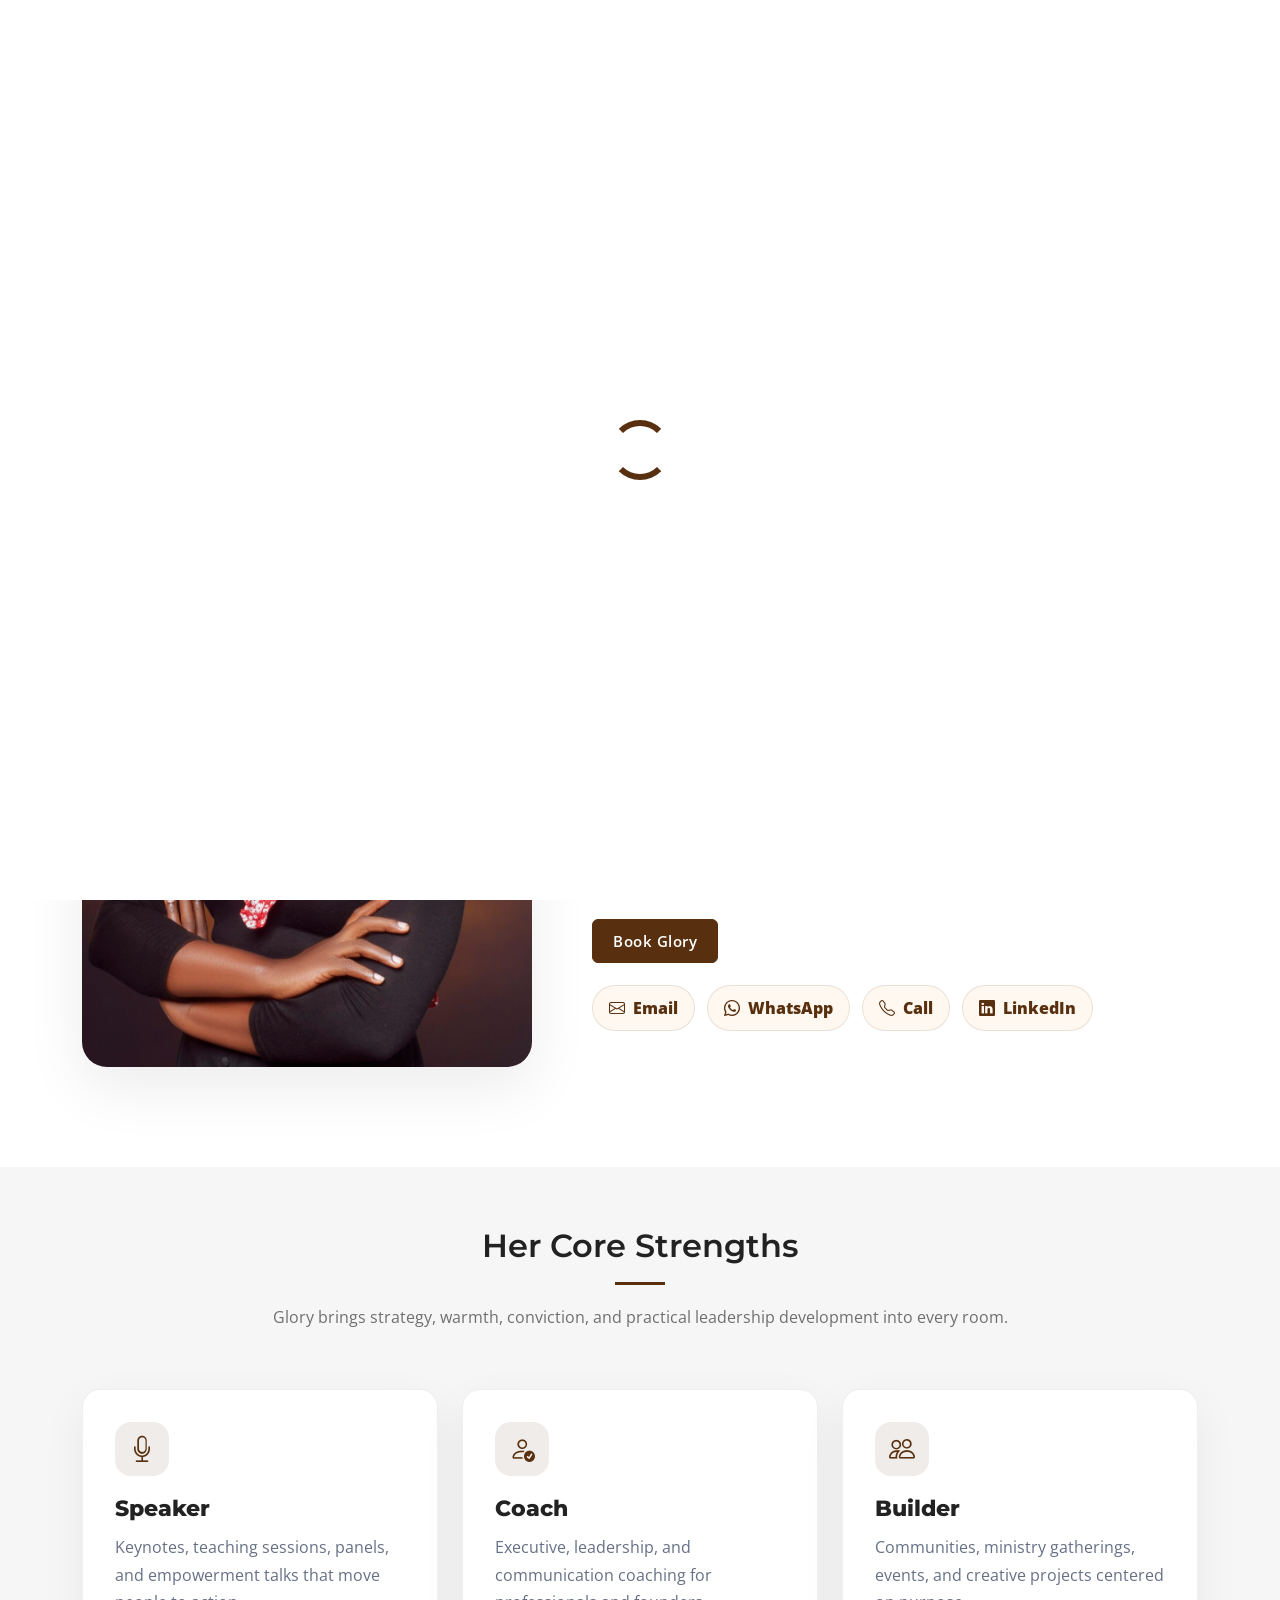
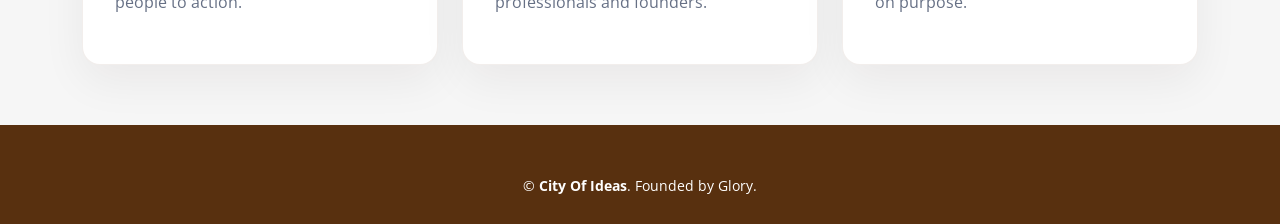
==== about.html @ ec854cbf "homepage" ====
<!DOCTYPE html>
<html lang="en">
<head>
  <meta charset="utf-8"><meta content="width=device-width, initial-scale=1.0" name="viewport">
  <title>About Glory | City of Ideas</title>
  <meta content="Meet Glory Agunbiade, founder of City of Ideas, public speaker, executive coach, event host, songwriter, and community builder." name="description">
  <link href="assets/img/favicon.png" rel="icon"><link href="assets/img/apple-touch-icon.png" rel="apple-touch-icon">
  <link rel="preconnect" href="https://fonts.googleapis.com"><link rel="preconnect" href="https://fonts.gstatic.com" crossorigin>
  <link href="https://fonts.googleapis.com/css2?family=Open+Sans:wght@400;600;700&family=Montserrat:wght@500;600;700;800&family=Raleway:wght@500;700&display=swap" rel="stylesheet">
  <link href="assets/vendor/bootstrap/css/bootstrap.min.css" rel="stylesheet"><link href="assets/vendor/bootstrap-icons/bootstrap-icons.css" rel="stylesheet"><link href="assets/vendor/aos/aos.css" rel="stylesheet"><link href="assets/vendor/glightbox/css/glightbox.min.css" rel="stylesheet"><link href="assets/vendor/swiper/swiper-bundle.min.css" rel="stylesheet"><link href="assets/css/main.css" rel="stylesheet">
</head>
<body>
  <header id="header" class="header d-flex align-items-center"><div class="container-fluid container-xl d-flex align-items-center justify-content-between"><a href="index.html" class="logo d-flex align-items-center"><h1>City Of Ideas<span>.</span></h1></a><nav id="navbar" class="navbar"><ul><li><a href="index.html">Home</a></li><li><a class="active" href="about.html">About Glory</a></li><li><a href="services.html">Services</a></li><li><a href="events.html">Events</a></li><li><a href="community.html">Community</a></li><li><a href="ministry.html">Ministry</a></li><li><a href="contact.html">Contact</a></li><li><a class="nav-cta" href="book.html">Book Glory</a></li></ul></nav><i class="mobile-nav-toggle mobile-nav-show bi bi-list"></i><i class="mobile-nav-toggle mobile-nav-hide d-none bi bi-x"></i></div></header>
  <main id="main">
    <section class="page-title"><div class="container" data-aos="fade-up"><span class="founder-tag">Founder and lead voice</span><h1>About Glory Agunbiade</h1><p>Public speaker, executive coach, leadership trainer, event host, songwriter, and community builder.</p></div></section>
    <section class="founder-section"><div class="container"><div class="founder-wrapper"><div class="founder-image" data-aos="fade-right"><img src="assets/img/about.jpeg" alt="Glory Agunbiade"></div><div class="founder-content" data-aos="fade-left"><h2>She helps people find their voice and lead with influence.</h2><p>Glory founded City of Ideas to help leaders, visionaries, entrepreneurs, women, and changemakers communicate clearly, lead courageously, and turn their ideas into visible impact.</p><p>Her work blends practical communication frameworks, executive coaching, stage training, creative expression, community building, and faith-rooted empowerment.</p><p>Through City of Ideas and The Awesome Power In Women Ministries Int'l, she creates rooms where people are equipped to speak, heal, grow, and lead.</p><a href="book.html" class="btn btn-contact">Book Glory</a><div class="contact-links"><a class="contact-pill" href="mailto:gloryoluwatosin206@gmail.com"><i class="bi bi-envelope"></i>Email</a><a class="contact-pill" href="https://wa.me/2348083410417?text=Hello%20Glory%2C%20I%20would%20like%20to%20connect%20with%20you"><i class="bi bi-whatsapp"></i>WhatsApp</a><a class="contact-pill" href="tel:+2348083410416"><i class="bi bi-telephone"></i>Call</a><a class="contact-pill" href="https://www.linkedin.com/in/glory-agunbiade-a98b3b196?utm_source=share_via&utm_content=profile&utm_medium=member_android" target="_blank" rel="noopener"><i class="bi bi-linkedin"></i>LinkedIn</a></div></div></div></div></section>
    <section class="sections-bg"><div class="container" data-aos="fade-up"><div class="section-header"><h2>Her Core Strengths</h2><p>Glory brings strategy, warmth, conviction, and practical leadership development into every room.</p></div><div class="row gy-4"><div class="col-md-4"><div class="feature-card h-100"><i class="bi bi-mic"></i><h3>Speaker</h3><p>Keynotes, teaching sessions, panels, and empowerment talks that move people to action.</p></div></div><div class="col-md-4"><div class="feature-card h-100"><i class="bi bi-person-check"></i><h3>Coach</h3><p>Executive, leadership, and communication coaching for professionals and founders.</p></div></div><div class="col-md-4"><div class="feature-card h-100"><i class="bi bi-people"></i><h3>Builder</h3><p>Communities, ministry gatherings, events, and creative projects centered on purpose.</p></div></div></div></div></section>
  </main>
  <footer id="footer" class="footer"><div class="container"><div class="copyright">&copy; <strong><span>City Of Ideas</span></strong>. Founded by Glory.</div></div></footer>
  <a href="https://wa.me/2348083410417?text=Hello%20Glory%2C%20I%20need%20quick%20assistance" class="whatsapp-float" target="_blank" rel="noopener" aria-label="Chat with Glory on WhatsApp"><i class="bi bi-whatsapp"></i></a><a href="#" class="scroll-top d-flex align-items-center justify-content-center"><i class="bi bi-arrow-up-short"></i></a><div id="preloader"></div>
  <script src="assets/vendor/bootstrap/js/bootstrap.bundle.min.js"></script><script src="assets/vendor/aos/aos.js"></script><script src="assets/vendor/glightbox/js/glightbox.min.js"></script><script src="assets/vendor/purecounter/purecounter_vanilla.js"></script><script src="assets/vendor/swiper/swiper-bundle.min.js"></script><script src="assets/vendor/isotope-layout/isotope.pkgd.min.js"></script><script src="assets/vendor/php-email-form/validate.js"></script><script src="assets/js/main.js"></script>
</body>
</html>
---- assets/css/main.css ----
:root {
  --font-default: "Open Sans", system-ui, -apple-system, "Segoe UI", Roboto, "Helvetica Neue", Arial, "Noto Sans", "Liberation Sans", sans-serif, "Apple Color Emoji", "Segoe UI Emoji", "Segoe UI Symbol", "Noto Color Emoji";
  --font-primary: "Montserrat", sans-serif;
  --font-secondary: "Poppins", sans-serif;
}

/* Colors */
:root {
  --color-default: #222222;
  --color-primary: #58300f;
  --color-secondary: #a86b2d;
}
/* Smooth scroll behavior */
:root {
  scroll-behavior: smooth;
}

/*--------------------------------------------------------------
# General
--------------------------------------------------------------*/
body {
  font-family: var(--font-default);
  color: var(--color-default);
}

a {
  color: var(--color-primary);
  text-decoration: none;
}

a:hover {
  color: #a86b2d;
  text-decoration: none;
}

h1,
h2,
h3,
h4,
h5,
h6 {
  font-family: var(--font-primary);
}

/*--------------------------------------------------------------
# Sections & Section Header
--------------------------------------------------------------*/
section {
  padding: 60px 0;
  overflow: hidden;
}

.sections-bg {
  background-color: #f6f6f6;
}

.section-header {
  text-align: center;
  padding-bottom: 60px;
}

.section-header h2 {
  font-size: 32px;
  font-weight: 600;
  margin-bottom: 20px;
  padding-bottom: 20px;
  position: relative;
}

.section-header h2:after {
  content: "";
  position: absolute;
  display: block;
  width: 50px;
  height: 3px;
  background: var(--color-primary);
  left: 0;
  right: 0;
  bottom: 0;
  margin: auto;
}

.section-header p {
  margin-bottom: 0;
  color: #6f6f6f;
}

/*--------------------------------------------------------------
# Breadcrumbs
--------------------------------------------------------------*/
.breadcrumbs .page-header {
  padding: 60px 0 60px 0;
  min-height: 20vh;
  position: relative;
  background-color: var(--color-primary);
}

.breadcrumbs .page-header h2 {
  font-size: 56px;
  font-weight: 500;
  color: #fff;
  font-family: var(--font-secondary);
}

.breadcrumbs .page-header p {
  color: rgba(255, 255, 255, 0.8);
}

.breadcrumbs nav {
  background-color: #f6f6f6;
  padding: 20px 0;
}

.breadcrumbs nav ol {
  display: flex;
  flex-wrap: wrap;
  list-style: none;
  margin: 0;
  padding: 0;
  font-size: 16px;
  font-weight: 600;
  color: var(--color-default);
}

.breadcrumbs nav ol a {
  color: var(--color-primary);
  transition: 0.3s;
}

.breadcrumbs nav ol a:hover {
  text-decoration: underline;
}

.breadcrumbs nav ol li+li {
  padding-left: 10px;
}

.breadcrumbs nav ol li+li::before {
  display: inline-block;
  padding-right: 10px;
  color: var(--color-secondary);
  content: "/";
}

/*--------------------------------------------------------------
# Scroll top button
--------------------------------------------------------------*/
.scroll-top {
  position: fixed;
  visibility: hidden;
  opacity: 0;
  right: 15px;
  bottom: -15px;
  z-index: 99999;
  background: var(--color-secondary);
  width: 44px;
  height: 44px;
  border-radius: 50px;
  transition: all 0.4s;
}

.scroll-top i {
  font-size: 24px;
  color: #fff;
  line-height: 0;
}

.scroll-top:hover {
  background: rgba(248, 90, 64, 0.8);
  color: #fff;
}

.scroll-top.active {
  visibility: visible;
  opacity: 1;
  bottom: 15px;
}

/*--------------------------------------------------------------
# Preloader
--------------------------------------------------------------*/
#preloader {
  position: fixed;
  inset: 0;
  z-index: 999999;
  overflow: hidden;
  background: #fff;
  transition: all 0.6s ease-out;
}

#preloader:before {
  content: "";
  position: fixed;
  top: calc(50% - 30px);
  left: calc(50% - 30px);
  border: 6px solid #fff;
  border-color: var(--color-primary) transparent var(--color-primary) transparent;
  border-radius: 50%;
  width: 60px;
  height: 60px;
  animation: animate-preloader 1.5s linear infinite;
}

@keyframes animate-preloader {
  0% {
    transform: rotate(0deg);
  }

  100% {
    transform: rotate(360deg);
  }
}

/*--------------------------------------------------------------
# Disable aos animation delay on mobile devices
--------------------------------------------------------------*/
@media screen and (max-width: 768px) {
  [data-aos-delay] {
    transition-delay: 0 !important;
  }
}

/*--------------------------------------------------------------
# Header
--------------------------------------------------------------*/
.topbar {
  background: #291212;
  height: 40px;
  font-size: 14px;
  transition: all 0.5s;
  color: #fff;
  padding: 0;
}

.topbar .contact-info i {
  font-style: normal;
  color: #fff;
  line-height: 0;
}

.topbar .contact-info i a,
.topbar .contact-info i span {
  padding-left: 5px;
  color: #fff;
}

@media (max-width: 575px) {

  .topbar .contact-info i a,
  .topbar .contact-info i span {
    font-size: 13px;
  }
}

.topbar .contact-info i a {
  line-height: 0;
  transition: 0.3s;
}

.topbar .contact-info i a:hover {
  color: #fff;
  text-decoration: underline;
}

.topbar .social-links a {
  color: rgba(255, 255, 255, 0.7);
  line-height: 0;
  transition: 0.3s;
  margin-left: 20px;
}

.topbar .social-links a:hover {
  color: #fff;
}

.header {
  transition: all 0.5s;
  z-index: 997;
  height: 90px;
  background-color: var(--color-primary);
}

.header.sticked {
  position: fixed;
  top: 0;
  right: 0;
  left: 0;
  height: 70px;
  box-shadow: 0px 2px 20px rgba(0, 0, 0, 0.1);
}

.header .logo img {
  max-height: 40px;
  margin-right: 6px;
}

.header .logo h1 {
  font-size: 20px;
  margin: 0;
  font-weight: 600;
  letter-spacing: 0.8px;
  color: #fff;
  font-family: var(--font-primary);
}

.header .logo h1 span {
  color: #f96f59;
}

.sticked-header-offset {
  margin-top: 70px;
}

section {
  scroll-margin-top: 70px;
}

/*--------------------------------------------------------------
# Desktop Navigation
--------------------------------------------------------------*/
@media (min-width: 1280px) {
  .navbar {
    padding: 0;
  }

  .navbar ul {
    margin: 0;
    padding: 0;
    display: flex;
    list-style: none;
    align-items: center;
  }

  .navbar li {
    position: relative;
  }

  .navbar>ul>li {
    white-space: nowrap;
    padding: 10px 0 10px 28px;
  }

  .navbar a,
  .navbar a:focus {
    display: flex;
    align-items: center;
    justify-content: space-between;
    padding: 0 3px;
    font-family: var(--font-secondary);
    font-size: 16px;
    font-weight: 600;
    color: rgba(255, 255, 255, 0.6);
    white-space: nowrap;
    transition: 0.3s;
    position: relative;
  }

  .navbar a i,
  .navbar a:focus i {
    font-size: 12px;
    line-height: 0;
    margin-left: 5px;
  }

  .navbar>ul>li>a:before {
    content: "";
    position: absolute;
    width: 100%;
    height: 2px;
    bottom: -6px;
    left: 0;
    background-color: var(--color-secondary);
    visibility: hidden;
    width: 0px;
    transition: all 0.3s ease-in-out 0s;
  }

  .navbar a:hover:before,
  .navbar li:hover>a:before,
  .navbar .active:before {
    visibility: visible;
    width: 100%;
  }

  .navbar a:hover,
  .navbar .active,
  .navbar .active:focus,
  .navbar li:hover>a {
    color: #fff;
  }

  .navbar .dropdown ul {
    display: block;
    position: absolute;
    left: 28px;
    top: calc(100% + 30px);
    margin: 0;
    padding: 10px 0;
    z-index: 99;
    opacity: 0;
    visibility: hidden;
    background: #fff;
    box-shadow: 0px 0px 30px rgba(127, 137, 161, 0.25);
    transition: 0.3s;
    border-radius: 4px;
  }

  .navbar .dropdown ul li {
    min-width: 200px;
  }

  .navbar .dropdown ul a {
    padding: 10px 20px;
    font-size: 15px;
    text-transform: none;
    font-weight: 600;
    color: #291212;
  }

  .navbar .dropdown ul a i {
    font-size: 12px;
  }

  .navbar .dropdown ul a:hover,
  .navbar .dropdown ul .active:hover,
  .navbar .dropdown ul li:hover>a {
    color: var(--color-secondary);
  }

  .navbar .dropdown:hover>ul {
    opacity: 1;
    top: 100%;
    visibility: visible;
  }

  .navbar .dropdown .dropdown ul {
    top: 0;
    left: calc(100% - 30px);
    visibility: hidden;
  }

  .navbar .dropdown .dropdown:hover>ul {
    opacity: 1;
    top: 0;
    left: 100%;
    visibility: visible;
  }
}

@media (min-width: 1280px) and (max-width: 1366px) {
  .navbar .dropdown .dropdown ul {
    left: -90%;
  }

  .navbar .dropdown .dropdown:hover>ul {
    left: -100%;
  }
}

@media (min-width: 1280px) {

  .mobile-nav-show,
  .mobile-nav-hide {
    display: none;
  }
}

/*--------------------------------------------------------------
# Mobile Navigation
--------------------------------------------------------------*/
@media (max-width: 1279px) {
  .navbar {
    position: fixed;
    top: 0;
    right: -100%;
    width: 100%;
    max-width: 400px;
    bottom: 0;
    transition: 0.3s;
    z-index: 9997;
  }

  .navbar ul {
    position: absolute;
    inset: 0;
    padding: 50px 0 10px 0;
    margin: 0;
    background: #58300f;
    overflow-y: auto;
    transition: 0.3s;
    z-index: 9998;
  }

  .navbar a,
  .navbar a:focus {
    display: flex;
    align-items: center;
    justify-content: space-between;
    padding: 10px 20px;
    font-family: var(--font-primary);
    font-size: 15px;
    font-weight: 600;
    color: rgba(255, 255, 255, 0.7);
    white-space: nowrap;
    transition: 0.3s;
  }

  .navbar a i,
  .navbar a:focus i {
    font-size: 12px;
    line-height: 0;
    margin-left: 5px;
  }

  .navbar a:hover,
  .navbar .active,
  .navbar .active:focus,
  .navbar li:hover>a {
    color: #fff;
  }

  .navbar .getstarted,
  .navbar .getstarted:focus {
    background: var(--color-primary);
    padding: 8px 20px;
    border-radius: 4px;
    margin: 15px;
    color: #fff;
  }

  .navbar .getstarted:hover,
  .navbar .getstarted:focus:hover {
    color: #fff;
    background: #291212;
  }

  .navbar .dropdown ul,
  .navbar .dropdown .dropdown ul {
    position: static;
    display: none;
    padding: 10px 0;
    margin: 10px 20px;
    transition: all 0.5s ease-in-out;
    background-color: #291212;
    border: 1px solid #291212;
  }

  .navbar .dropdown>.dropdown-active,
  .navbar .dropdown .dropdown>.dropdown-active {
    display: block;
  }

  .mobile-nav-show {
    color: rgba(255, 255, 255, 0.6);
    font-size: 28px;
    cursor: pointer;
    line-height: 0;
    transition: 0.5s;
    z-index: 9999;
    margin-right: 10px;
  }

  .mobile-nav-hide {
    color: #fff;
    font-size: 32px;
    cursor: pointer;
    line-height: 0;
    transition: 0.5s;
    position: fixed;
    right: 20px;
    top: 20px;
    z-index: 9999;
  }

  .mobile-nav-active {
    overflow: hidden;
  }

  .mobile-nav-active .navbar {
    right: 0;
  }

  .mobile-nav-active .navbar:before {
    content: "";
    position: fixed;
    inset: 0;
    background: #58300fa9;
    z-index: 9996;
  }
}

/*--------------------------------------------------------------
# Hero Section
--------------------------------------------------------------*/
.hero {
  width: 100%;
  position: relative;
  background: #fff;
  padding: 60px 0 0 0;
}

@media (min-width: 1365px) {
  .hero {
    background-attachment: fixed;
  }
}
.tagline {
  font-size: clamp(13px, 2.5vw, 15px);
  color:#291212;
  line-height: 1.6;
  display: inline-flex;
  align-items: center;
  gap: 8px;
  justify-content: left;
  margin-bottom: 7px;
}
.tagline::before {
  content: "";
  width: 8px;
  height: 8px;
  background: #291212;
  border-radius: 50%;
  opacity: 0.7;

  animation: pulse 2s infinite;
}
@keyframes pulse {
  0% {
    transform: scale(1);
    opacity: 0.7;
  }
  50% {
    transform: scale(1.6);
    opacity: 0.2;
  }
  100% {
    transform: scale(1);
    opacity: 0.7;
  }
}
@media (max-width: 480px) {
  .tagline {
    font-size: 13px;
    gap: 6px;
    justify-content: center;
  }

  .tagline::before {
    width: 6px;
    height: 6px;
    animation: pulse 2.5s ease-in-out infinite;
  }
  .hero {
  text-align: center;
}
}

.hero h2 {
  font-size: 48px;
  font-weight: 700;
  margin-bottom: 20px;
  color: #291212;
}

.hero p {
  color: rgba(41, 18, 18, 0.6);
  font-weight: 400;
  font-size: 15px;
  margin-bottom: 30px;
}
/* =========================
   HERO BUTTON SYSTEM
========================= */

.hero .btn {
  font-family: var(--font-primary);
  font-weight: 600;
  font-size: 15px;
  letter-spacing: 0.8px;
  display: inline-flex;
  align-items: center;
  justify-content: center;

  padding: 10px 32px;
  border-radius: 50px;
  text-decoration: none;
  border: none;
}

/* =========================
   PRIMARY BUTTON
========================= */

.hero .btn-primary {
  background: var(--color-primary);
  color: #fff;
  border-radius: 10px;
}

.hero .btn-primary:hover {
  background: transparent;
  color: var(--color-primary);
  border: 2px solid var(--color-primary);
}

/* =========================
   SECONDARY BUTTON
========================= */

.hero .btn-secondary {
  background: transparent;
  color: var(--color-default);
  border: 2px solid rgba(88, 48, 15, 0.25);
  margin-left: 20px;
}

.hero .btn-secondary:hover {
  border-color: var(--color-primary);
  color: var(--color-primary);
}

/* =========================
   ICON INSIDE BUTTON
========================= */

.hero .btn i {
  font-size: 20px;
  margin-right: 8px;
}

.hero .btn-secondary:hover i {
  color: var(--color-primary);
}

/* =========================
   RESPONSIVE
========================= */

@media (max-width: 640px) {
  .hero .btn {
    font-size: 12px;
    padding: 4px 20px;
  }

  .hero .btn-secondary {
    margin-left: 10px;
  }
  
.hero h2 {
  font-size: 32px;
}

.section-title h2{
    font-size:2rem;
    margin:15px 0;
    font-weight:800;
}

}
/* about */
.about-section{
    padding:100px 0;
    background:#f8fafc;
    margin-top: 50px;
}

.section-title{
    text-align:center;
    max-width:800px;
    margin:auto;
}

.section-title span{
    color:#58300f;
    font-weight:700;
    letter-spacing:2px;
    font-size:14px;
}

.section-title h2{
    font-size:2rem;
    margin:15px 0;
    font-weight:800;
}

.section-title p{
    color:#64748b;
    line-height:1.8;
}

.about-grid{
    display:grid;
    grid-template-columns:repeat(auto-fit,minmax(280px,1fr));
    gap:25px;
    margin-top:60px;
}

.about-card{
    background:#fff;
    padding:40px 30px;
    border-radius:20px;
    text-align:center;
    transition:.3s;
    box-shadow:0 10px 30px rgba(0,0,0,.05);
}

.about-card:hover{
    transform:translateY(-10px);
}

.about-card i{
    font-size:3rem;
    color:#58300f;
}

.about-card h3{
    margin:20px 0 10px;
    font-weight:700;
}

.about-card p{
    color:#64748b;
}

.mission-vision {
  display: grid;
  grid-template-columns: repeat(2, 1fr);
  gap: 25px;
  margin-top: 60px;
}

/* Shared box style */
.info-box {
  padding: 45px;
  border-radius: 25px;
  color: white;
  text-align: center;
  transition: 0.3s ease;
  box-shadow: 0 15px 40px rgba(0, 0, 0, 0.15);
}

/* Mission */
.mission-box {
  background:linear-gradient(135deg, #2f1a08, #6b3d12);
}

/* Vision */
.vision-box {
  background:#333;
}

/* Hover effect */
.info-box:hover {
  transform: translateY(-5px);
}

/* Text */
.info-box h3 {
  font-size: 2rem;
  margin-bottom: 15px;
  letter-spacing: 1px;
}

.info-box p {
  font-size: 16px;
  line-height: 1.7;
  opacity: 0.95;
}
@media (max-width: 768px) {
  .mission-vision {
    grid-template-columns: 1fr;
  }

  .info-box {
    padding: 30px;
  }
}
.founder-section{
    padding:100px 0;
    background:#fff;
}

.founder-wrapper{
    display:grid;
    grid-template-columns:450px 1fr;
    gap:60px;
    align-items:center;
}

.founder-image img{
    width:100%;
    border-radius:25px;
    display:block;
    object-fit:cover;
    box-shadow:0 20px 60px rgba(0,0,0,.08);
}

.founder-tag{
  display: inline-block;
  background: color-mix(in srgb, var(--color-primary), transparent 85%);
  color: #333;
  padding: 0.2rem 1rem;
  border-radius: 50px;
  font-size: 0.7rem;
  font-weight: 600;
  text-transform: uppercase;
  letter-spacing: 0.5px;
  margin-bottom: 10px;
}

.founder-content h2{
    font-size:2rem;
    font-weight:800;
    margin-bottom:10px;
}

.founder-content h4{
    color:#47250e;
    margin-bottom:25px;
}

.founder-content p{
    color:#555;
    line-height:1.4;
    margin-bottom:20px;
    font-family: system-ui, -apple-system, BlinkMacSystemFont, 'Segoe UI', Roboto, Oxygen, Ubuntu, Cantarell, 'Open Sans', 'Helvetica Neue', sans-serif;
}
.about-tag {
  margin-top: -15px;
  font-size: 1rem;
  font-style: italic;
      color:#47250e;
}
.founder-stats{
    display:flex;
    gap:50px;
    margin-top:35px;
}

.founder-stats h3{
    color:var(--color-primary);
    font-size:2rem;
    font-weight:800;
    margin-bottom:5px;
}

.founder-stats span{
    color:#64748b;
}

@media(max-width:992px){

    .founder-wrapper{
        grid-template-columns:1fr;
        text-align:left;
        gap:40px;
    }

    .founder-image{
        max-width:400px;
        margin:auto;
    }

    .founder-stats{
        justify-content:center;
        flex-wrap:wrap;
        gap:30px;
    }

    .founder-content h2{
        font-size:2.3rem;
    }
}
.btn-contact {
  display: inline-block;
  padding: 10px 20px;
  font-size: 15px;
  font-weight: 600;
  letter-spacing: 0.5px;
  text-decoration: none;
  background: var(--color-primary);
  color: #fff;
  border-color: var(--color-primary);
}
.btn-contact:hover {
  border: 2px solid var(--color-primary);
}

/*--------------------------------------------------------------
# Our Services Section
--------------------------------------------------------------*/
.services {
  padding: 60px 0;
}

.services .service-item {
  padding: 40px;
  background: #fff;
  height: 100%;
  border-radius: 10px;
}

.services .service-item .icon {
  width: 48px;
  height: 48px;
  position: relative;
  margin-bottom: 50px;
}

.services .service-item .icon i {
  color: var(--color-default);
  font-size: 56px;
  transition: ease-in-out 0.3s;
  z-index: 2;
  position: relative;
}

.services .service-item .icon:before {
  position: absolute;
  content: "";
  height: 100%;
  width: 100%;
  background: #eeeeee;
  border-radius: 50px;
  z-index: 1;
  top: 10px;
  right: -20px;
  transition: 0.3s;
}

.services .service-item h3 {
  color: var(--color-default);
  font-weight: 700;
  margin: 0 0 20px 0;
  padding-bottom: 8px;
  font-size: 22px;
  position: relative;
  display: inline-block;
  border-bottom: 4px solid #eeeeee;
  transition: 0.3s;
}

.services .service-item p {
  line-height: 24px;
  font-size: 14px;
  margin-bottom: 0;
}

.services .service-item .readmore {
  margin-top: 15px;
  display: inline-block;
  color: var(--color-primary);
}

.services .service-item:hover .icon:before {
  background: rgba(202, 162, 90, 0.25);
}

.services .service-item:hover h3 {
  border-color: var(--color-primary);
}

/*--------------------------------------------------------------
# Testimonials Section
--------------------------------------------------------------*/
.testimonials .testimonial-wrap {
  padding-left: 10px;
}

.testimonials .testimonial-item {
  box-sizing: content-box;
  padding: 30px;
  margin: 30px 10px;
  box-shadow: 0px 0 15px rgba(0, 0, 0, 0.1);
  position: relative;
  background: #fff;
  border-radius: 10px;
}

.testimonials .testimonial-item .testimonial-img {
  width: 90px;
  border-radius: 50px;
  margin-right: 15px;
}

.testimonials .testimonial-item h3 {
  font-size: 18px;
  font-weight: bold;
  margin: 10px 0 5px 0;
  color: #000;
}

.testimonials .testimonial-item h4 {
  font-size: 14px;
  color: #999;
  margin: 0;
}

.testimonials .testimonial-item .stars {
  margin: 10px 0;
}

.testimonials .testimonial-item .stars i {
  color: #ffc107;
  margin: 0 1px;
}

.testimonials .testimonial-item .quote-icon-left,
.testimonials .testimonial-item .quote-icon-right {
  color: var(--color-secondary);
  font-size: 26px;
  line-height: 0;
}

.testimonials .testimonial-item .quote-icon-left {
  display: inline-block;
  left: -5px;
  position: relative;
}

.testimonials .testimonial-item .quote-icon-right {
  display: inline-block;
  right: -5px;
  position: relative;
  top: 10px;
  transform: scale(-1, -1);
}

.testimonials .testimonial-item p {
  font-style: italic;
  margin: 15px auto 15px auto;
}

.testimonials .swiper-pagination {
  margin-top: 20px;
  position: relative;
}

.testimonials .swiper-pagination .swiper-pagination-bullet {
  width: 12px;
  height: 12px;
  background-color: rgba(0, 0, 0, 0.2);
  opacity: 1;
}

.testimonials .swiper-pagination .swiper-pagination-bullet-active {
  background-color: var(--color-primary);
}

@media (max-width: 767px) {
  .testimonials .testimonial-wrap {
    padding-left: 0;
  }

  .testimonials .testimonial-item {
    padding: 30px;
    margin: 15px;
  }

  .testimonials .testimonial-item .testimonial-img {
    position: static;
    left: auto;
  }
}

/*--------------------------------------------------------------
# Portfolio Section
--------------------------------------------------------------*/
.portfolio .portfolio-flters {
  padding: 0 0 20px 0;
  margin: 0 auto;
  list-style: none;
  text-align: center;
}

.portfolio .portfolio-flters li {
  cursor: pointer;
  display: inline-block;
  padding: 0;
  font-size: 18px;
  font-weight: 500;
  margin: 0 10px;
  line-height: 1;
  transition: all 0.3s ease-in-out;
}

.portfolio .portfolio-flters li:hover,
.portfolio .portfolio-flters li.filter-active {
  color: var(--color-primary);
}

.portfolio .portfolio-flters li:first-child {
  margin-left: 0;
}

.portfolio .portfolio-flters li:last-child {
  margin-right: 0;
}

@media (max-width: 575px) {
  .portfolio .portfolio-flters li {
    font-size: 14px;
    margin: 0 5px;
  }
}

.portfolio .portfolio-wrap {
  box-shadow: 0px 10px 30px rgba(0, 0, 0, 0.1);
  border-radius: 10px;
  height: 100%;
  overflow: hidden;
}

.portfolio .portfolio-wrap img {
  transition: 0.3s;
  position: relative;
  z-index: 1;
}

.portfolio .portfolio-wrap .portfolio-info {
  padding: 25px 20px;
  background-color: #fff;
  position: relative;
  border-top: 1px solid #f3f3f3;
  z-index: 2;
}

.portfolio .portfolio-wrap .portfolio-info h4 {
  font-size: 18px;
  font-weight: 600;
  padding-right: 50px;
}

.portfolio .portfolio-wrap .portfolio-info h4 a {
  color: var(--color-default);
  transition: 0.3s;
}

.portfolio .portfolio-wrap .portfolio-info h4 a:hover {
  color: var(--color-primary);
}

.portfolio .portfolio-wrap .portfolio-info p {
  color: #6c757d;
  font-size: 14px;
  margin-bottom: 0;
  padding-right: 50px;
}

.portfolio .portfolio-wrap:hover img {
  transform: scale(1.1);
}

/*--------------------------------------------------------------
# Portfolio Details Section
--------------------------------------------------------------*/
.portfolio-details .portfolio-details-slider img {
  width: 100%;
}

.portfolio-details .portfolio-details-slider .swiper-pagination .swiper-pagination-bullet {
  width: 12px;
  height: 12px;
  background-color: rgba(255, 255, 255, 0.7);
  opacity: 1;
}

.portfolio-details .portfolio-details-slider .swiper-pagination .swiper-pagination-bullet-active {
  background-color: var(--color-primary);
}

.portfolio-details .swiper-button-prev,
.portfolio-details .swiper-button-next {
  width: 48px;
  height: 48px;
}

.portfolio-details .swiper-button-prev:after,
.portfolio-details .swiper-button-next:after {
  color: rgba(255, 255, 255, 0.8);
  background-color: rgba(0, 0, 0, 0.2);
  font-size: 24px;
  border-radius: 50%;
  width: 48px;
  height: 48px;
  display: flex;
  align-items: center;
  justify-content: center;
  transition: 0.3s;
}

.portfolio-details .swiper-button-prev:hover:after,
.portfolio-details .swiper-button-next:hover:after {
  background-color: rgba(0, 0, 0, 0.6);
}

@media (max-width: 575px) {

  .portfolio-details .swiper-button-prev,
  .portfolio-details .swiper-button-next {
    display: none;
  }
}

.portfolio-details .portfolio-info h3 {
  font-size: 22px;
  font-weight: 700;
  margin-bottom: 20px;
  padding-bottom: 20px;
  position: relative;
}

.portfolio-details .portfolio-info h3:after {
  content: "";
  position: absolute;
  display: block;
  width: 50px;
  height: 3px;
  background: var(--color-primary);
  left: 0;
  bottom: 0;
}

.portfolio-details .portfolio-info ul {
  list-style: none;
  padding: 0;
  font-size: 15px;
}

.portfolio-details .portfolio-info ul li {
  display: flex;
  flex-direction: column;
  padding-bottom: 15px;
  font-size: 16px;
}

.portfolio-details .portfolio-info ul strong {
  text-transform: uppercase;
  font-weight: 400;
  color: #9c9c9c;
  font-size: 12px;
}

.portfolio-details .portfolio-info .btn-visit {
  padding: 8px 40px;
  background: var(--color-primary);
  color: #fff;
  border-radius: 50px;
  transition: 0.3s;
}

.portfolio-details .portfolio-info .btn-visit:hover {
  background: var(--color-secondary);
}

.portfolio-details .portfolio-description h2 {
  font-size: 26px;
  font-weight: 700;
  margin-bottom: 20px;
}

.portfolio-details .portfolio-description p {
  padding: 0;
}

.portfolio-details .portfolio-description .testimonial-item {
  padding: 30px 30px 0 30px;
  position: relative;
  background: white;
  height: 100%;
  margin-bottom: 50px;
}

.portfolio-details .portfolio-description .testimonial-item .testimonial-img {
  width: 90px;
  border-radius: 50px;
  border: 6px solid #fff;
  float: left;
  margin: 0 10px 0 0;
}

.portfolio-details .portfolio-description .testimonial-item h3 {
  font-size: 18px;
  font-weight: bold;
  margin: 15px 0 5px 0;
  padding-top: 20px;
}

.portfolio-details .portfolio-description .testimonial-item h4 {
  font-size: 14px;
  color: #6c757d;
  margin: 0;
}

.portfolio-details .portfolio-description .testimonial-item .quote-icon-left,
.portfolio-details .portfolio-description .testimonial-item .quote-icon-right {
  color: var(--color-secondary);
  font-size: 26px;
  line-height: 0;
}

.portfolio-details .portfolio-description .testimonial-item .quote-icon-left {
  display: inline-block;
  left: -5px;
  position: relative;
}

.portfolio-details .portfolio-description .testimonial-item .quote-icon-right {
  display: inline-block;
  right: -5px;
  position: relative;
  top: 10px;
  transform: scale(-1, -1);
}

.portfolio-details .portfolio-description .testimonial-item p {
  font-style: italic;
  margin: 0 0 15px 0 0 0;
  padding: 0;
}

/*--------------------------------------------------------------
# Frequently Asked Questions Section
--------------------------------------------------------------*/
.faq .content h3 {
  font-weight: 400;
  font-size: 34px;
}

.faq .content h4 {
  font-size: 20px;
  font-weight: 700;
  margin-top: 5px;
}

.faq .content p {
  font-size: 15px;
  color: #6c757d;
}

.faq .accordion-item {
  border: 0;
  margin-bottom: 20px;
  box-shadow: 0px 5px 25px 0px rgba(0, 0, 0, 0.06);
  border-radius: 10px;
}

.faq .accordion-item:last-child {
  margin-bottom: 0;
}

.faq .accordion-collapse {
  border: 0;
}

.faq .accordion-button {
  padding: 20px 50px 20px 20px;
  font-weight: 600;
  border: 0;
  font-size: 18px;
  line-height: 24px;
  color: var(--color-default);
  text-align: left;
  background: #fff;
  box-shadow: none;
  border-radius: 10px;
}

.faq .accordion-button .num {
  padding-right: 10px;
  font-size: 20px;
  line-height: 0;
  color: var(--color-primary);
}

.faq .accordion-button:not(.collapsed) {
  color: var(--color-primary);
  border-bottom: 0;
  box-shadow: none;
}

.faq .accordion-button:after {
  position: absolute;
  right: 20px;
  top: 20px;
}

.faq .accordion-body {
  padding: 0 40px 30px 45px;
  border: 0;
  border-radius: 10px;
  background: #fff;
  box-shadow: none;
}

/*--------------------------------------------------------------
# Recent Blog Posts Section
--------------------------------------------------------------*/
.recent-posts article {
  box-shadow: 0 4px 16px rgba(0, 0, 0, 0.1);
  background-color: #fff;
  padding: 30px;
  height: 100%;
  border-radius: 10px;
  overflow: hidden;
}

.recent-posts .post-img {
  max-height: 240px;
  margin: -30px -30px 15px -30px;
  overflow: hidden;
}

.recent-posts .post-category {
  font-size: 16px;
  color: #6f6f6f;
  margin-bottom: 10px;
}

.recent-posts .title {
  font-size: 22px;
  font-weight: 700;
  padding: 0;
  margin: 0 0 20px 0;
}

.recent-posts .title a {
  color: var(--color-default);
  transition: 0.3s;
}

.recent-posts .title a:hover {
  color: var(--color-primary);
}

.recent-posts .post-author-img {
  width: 50px;
  border-radius: 50%;
  margin-right: 15px;
}

.recent-posts .post-author {
  font-weight: 600;
  margin-bottom: 5px;
}

.recent-posts .post-date {
  font-size: 14px;
  color: #3c3c3c;
  margin-bottom: 0;
}

/*--------------------------------------------------------------
# Contact Section
--------------------------------------------------------------*/
.contact .info-container {
  background-color: var(--color-primary);
  height: 100%;
  padding: 20px;
  border-radius: 10px 0 0 10px;
  box-shadow: 0px 2px 25px rgba(0, 0, 0, 0.1);
}

.contact .info-item {
  width: 100%;
  background-color: #6b3d12;
  margin-bottom: 20px;
  padding: 20px;
  border-radius: 10px;
  color: #fff;
}

.contact .info-item:last-child {
  margin-bottom: 0;
}

.contact .info-item i {
  font-size: 20px;
  color: #fff;
  float: left;
  width: 44px;
  height: 44px;
  background-color: rgba(255, 255, 255, 0.2);
  display: flex;
  justify-content: center;
  align-items: center;
  border-radius: 50px;
  transition: all 0.3s ease-in-out;
  margin-right: 15px;
}

.contact .info-item h4 {
  padding: 0;
  font-size: 20px;
  font-weight: 600;
  margin-bottom: 5px;
}

.contact .info-item p {
  padding: 0;
  margin-bottom: 0;
  font-size: 14px;
}

.contact .info-item:hover i {
  background: #fff;
  color: var(--color-primary);
}

.contact .php-email-form {
  width: 100%;
  height: 100%;
  background: #fff;
  box-shadow: 0px 2px 25px rgba(0, 0, 0, 0.1);
  padding: 30px;
  border-radius: 0 10px 10px 0;
}

.contact .php-email-form .form-group {
  padding-bottom: 8px;
}

.contact .php-email-form .error-message {
  display: none;
  color: #fff;
  background: #df1529;
  text-align: left;
  padding: 15px;
  font-weight: 600;
}

.contact .php-email-form .error-message br+br {
  margin-top: 25px;
}

.contact .php-email-form .sent-message {
  display: none;
  color: #fff;
  background: #6b3d12;
  text-align: center;
  padding: 15px;
  font-weight: 600;
}

.contact .php-email-form .loading {
  display: none;
  background: #fff;
  text-align: center;
  padding: 15px;
}

.contact .php-email-form .loading:before {
  content: "";
  display: inline-block;
  border-radius: 50%;
  width: 24px;
  height: 24px;
  margin: 0 10px -6px 0;
  border: 3px solid #a86b2d;
  border-top-color: #fff;
  animation: animate-loading 1s linear infinite;
}

.contact .php-email-form input,
.contact .php-email-form textarea {
  border-radius: 0;
  box-shadow: none;
  font-size: 14px;
}

.contact .php-email-form input[type=text],
.contact .php-email-form input[type=email],
.contact .php-email-form textarea {
  padding: 12px 15px;
}

.contact .php-email-form input[type=text]:focus,
.contact .php-email-form input[type=email]:focus,
.contact .php-email-form textarea:focus {
  border-color: var(--color-primary);
}

.contact .php-email-form textarea {
  padding: 10px 12px;
}

.contact .php-email-form button[type=submit] {
  background: var(--color-primary);
  border: 0;
  padding: 14px 45px;
  color: #fff;
  transition: 0.4s;
  border-radius: 50px;
}

.contact .php-email-form button[type=submit]:hover {
  background: #a86b2d;
}

@keyframes animate-loading {
  0% {
    transform: rotate(0deg);
  }

  100% {
    transform: rotate(360deg);
  }
}

/*--------------------------------------------------------------
# Blog
--------------------------------------------------------------*/
.blog .blog-pagination {
  margin-top: 30px;
  color: #555555;
}

.blog .blog-pagination ul {
  display: flex;
  padding: 0;
  margin: 0;
  list-style: none;
}

.blog .blog-pagination li {
  margin: 0 5px;
  transition: 0.3s;
  border-radius: 10px;
}

.blog .blog-pagination li a {
  color: var(--color-default);
  padding: 7px 16px;
  display: flex;
  align-items: center;
  justify-content: center;
}

.blog .blog-pagination li.active,
.blog .blog-pagination li:hover {
  background: var(--color-primary);
  color: #fff;
}

.blog .blog-pagination li.active a,
.blog .blog-pagination li:hover a {
  color: var(--color-white);
}

/*--------------------------------------------------------------
# Blog Posts List
--------------------------------------------------------------*/
.blog .posts-list article {
  box-shadow: 0 4px 16px rgba(0, 0, 0, 0.1);
  padding: 30px;
  height: 100%;
  border-radius: 10px;
  overflow: hidden;
}

.blog .posts-list .post-img {
  max-height: 240px;
  margin: -30px -30px 15px -30px;
  overflow: hidden;
}

.blog .posts-list .post-category {
  font-size: 16px;
  color: #555555;
  margin-bottom: 10px;
}

.blog .posts-list .title {
  font-size: 22px;
  font-weight: 700;
  padding: 0;
  margin: 0 0 20px 0;
}

.blog .posts-list .title a {
  color: var(--color-default);
  transition: 0.3s;
}

.blog .posts-list .title a:hover {
  color: var(--color-primary);
}

.blog .posts-list .post-author-img {
  width: 50px;
  border-radius: 50%;
  margin-right: 15px;
}

.blog .posts-list .post-author-list {
  font-weight: 600;
  margin-bottom: 5px;
}

.blog .posts-list .post-date {
  font-size: 14px;
  color: #3c3c3c;
  margin-bottom: 0;
}

/*--------------------------------------------------------------
# Blog Details
--------------------------------------------------------------*/
.blog .blog-details {
  box-shadow: 0 4px 16px rgba(0, 0, 0, 0.1);
  padding: 30px;
  border-radius: 10px;
}

.blog .blog-details .post-img {
  margin: -30px -30px 20px -30px;
  overflow: hidden;
  border-radius: 10px 10px 0 0;
}

.blog .blog-details .title {
  font-size: 28px;
  font-weight: 700;
  padding: 0;
  margin: 20px 0 0 0;
  color: var(--color-default);
}

.blog .blog-details .content {
  margin-top: 20px;
}

.blog .blog-details .content h3 {
  font-size: 22px;
  margin-top: 30px;
  font-weight: bold;
}

.blog .blog-details .content blockquote {
  overflow: hidden;
  background-color: rgba(34, 34, 34, 0.06);
  padding: 60px;
  position: relative;
  text-align: center;
  margin: 20px 0;
}

.blog .blog-details .content blockquote p {
  color: var(--color-default);
  line-height: 1.6;
  margin-bottom: 0;
  font-style: italic;
  font-weight: 500;
  font-size: 22px;
}

.blog .blog-details .content blockquote:after {
  content: "";
  position: absolute;
  left: 0;
  top: 0;
  bottom: 0;
  width: 3px;
  background-color: var(--color-secondary);
  margin-top: 20px;
  margin-bottom: 20px;
}

.blog .blog-details .meta-top {
  margin-top: 20px;
  color: #6c757d;
}

.blog .blog-details .meta-top ul {
  display: flex;
  flex-wrap: wrap;
  list-style: none;
  align-items: center;
  padding: 0;
  margin: 0;
}

.blog .blog-details .meta-top ul li+li {
  padding-left: 20px;
}

.blog .blog-details .meta-top i {
  font-size: 16px;
  margin-right: 8px;
  line-height: 0;
  color: var(--color-primary);
}

.blog .blog-details .meta-top a {
  color: #6c757d;
  font-size: 14px;
  display: inline-block;
  line-height: 1;
}

.blog .blog-details .meta-bottom {
  padding-top: 10px;
  border-top: 1px solid rgba(34, 34, 34, 0.15);
}

.blog .blog-details .meta-bottom i {
  color: #555555;
  display: inline;
}

.blog .blog-details .meta-bottom a {
  color: rgba(34, 34, 34, 0.8);
  transition: 0.3s;
}

.blog .blog-details .meta-bottom a:hover {
  color: var(--color-primary);
}

.blog .blog-details .meta-bottom .cats {
  list-style: none;
  display: inline;
  padding: 0 20px 0 0;
  font-size: 14px;
}

.blog .blog-details .meta-bottom .cats li {
  display: inline-block;
}

.blog .blog-details .meta-bottom .tags {
  list-style: none;
  display: inline;
  padding: 0;
  font-size: 14px;
}

.blog .blog-details .meta-bottom .tags li {
  display: inline-block;
}

.blog .blog-details .meta-bottom .tags li+li::before {
  padding-right: 6px;
  color: var(--color-default);
  content: ",";
}

.blog .blog-details .meta-bottom .share {
  font-size: 16px;
}

.blog .blog-details .meta-bottom .share i {
  padding-left: 5px;
}

.blog .post-author {
  padding: 20px;
  margin-top: 30px;
  box-shadow: 0 4px 16px rgba(0, 0, 0, 0.1);
  border-radius: 10px;
}

.blog .post-author img {
  max-width: 120px;
  margin-right: 20px;
}

.blog .post-author h4 {
  font-weight: 600;
  font-size: 22px;
  margin-bottom: 0px;
  padding: 0;
  color: var(--color-default);
}

.blog .post-author .social-links {
  margin: 0 10px 10px 0;
}

.blog .post-author .social-links a {
  color: rgba(34, 34, 34, 0.5);
  margin-right: 5px;
}

.blog .post-author p {
  font-style: italic;
  color: rgba(108, 117, 125, 0.8);
  margin-bottom: 0;
}

/*--------------------------------------------------------------
# Blog Sidebar
--------------------------------------------------------------*/
.blog .sidebar {
  padding: 30px;
  box-shadow: 0 4px 16px rgba(0, 0, 0, 0.1);
  border-radius: 10px;
}

.blog .sidebar .sidebar-title {
  font-size: 20px;
  font-weight: 700;
  padding: 0;
  margin: 0;
  color: var(--color-default);
}

.blog .sidebar .sidebar-item+.sidebar-item {
  margin-top: 40px;
}

.blog .sidebar .search-form form {
  background: #fff;
  border: 1px solid rgba(34, 34, 34, 0.3);
  padding: 5px 10px;
  position: relative;
  border-radius: 50px;
}

.blog .sidebar .search-form form input[type=text] {
  border: 0;
  padding: 4px;
  border-radius: 50px;
  width: calc(100% - 60px);
}

.blog .sidebar .search-form form input[type=text]:focus {
  outline: none;
}

.blog .sidebar .search-form form button {
  position: absolute;
  top: 0;
  right: 0;
  bottom: 0;
  border: 0;
  background: none;
  font-size: 16px;
  padding: 0 25px;
  margin: -1px;
  background: var(--color-primary);
  color: #fff;
  transition: 0.3s;
  border-radius: 50px;
  line-height: 0;
}

.blog .sidebar .search-form form button i {
  line-height: 0;
}

.blog .sidebar .search-form form button:hover {
  background: #a86b2d;
}

.blog .sidebar .categories ul {
  list-style: none;
  padding: 0;
}

.blog .sidebar .categories ul li+li {
  padding-top: 10px;
}

.blog .sidebar .categories ul a {
  color: var(--color-default);
  transition: 0.3s;
}

.blog .sidebar .categories ul a:hover {
  color: var(--color-primary);
}

.blog .sidebar .categories ul a span {
  padding-left: 5px;
  color: rgba(34, 34, 34, 0.4);
  font-size: 14px;
}

.blog .sidebar .recent-posts .post-item+.post-item {
  margin-top: 15px;
}

.blog .sidebar .recent-posts img {
  width: 80px;
  float: left;
}

.blog .sidebar .recent-posts h4 {
  font-size: 15px;
  margin-left: 95px;
  font-weight: bold;
}

.blog .sidebar .recent-posts h4 a {
  color: var(--color-default);
  transition: 0.3s;
}

.blog .sidebar .recent-posts h4 a:hover {
  color: var(--color-primary);
}

.blog .sidebar .recent-posts time {
  display: block;
  margin-left: 95px;
  font-style: italic;
  font-size: 14px;
  color: rgba(34, 34, 34, 0.4);
}

.blog .sidebar .tags {
  margin-bottom: -10px;
}

.blog .sidebar .tags ul {
  list-style: none;
  padding: 0;
}

.blog .sidebar .tags ul li {
  display: inline-block;
}

.blog .sidebar .tags ul a {
  color: #555555;
  font-size: 14px;
  padding: 6px 20px;
  margin: 0 6px 8px 0;
  border: 1px solid #d5d5d5;
  display: inline-block;
  transition: 0.3s;
  border-radius: 50px;
}

.blog .sidebar .tags ul a:hover {
  color: #fff;
  border: 1px solid var(--color-primary);
  background: var(--color-primary);
}

.blog .sidebar .tags ul a span {
  padding-left: 5px;
  color: rgba(85, 85, 85, 0.8);
  font-size: 14px;
}

/*--------------------------------------------------------------
# Blog Comments
--------------------------------------------------------------*/
.blog .comments {
  margin-top: 30px;
}

.blog .comments .comments-count {
  font-weight: bold;
}

.blog .comments .comment {
  margin-top: 30px;
  position: relative;
}

.blog .comments .comment .comment-img {
  margin-right: 14px;
}

.blog .comments .comment .comment-img img {
  width: 60px;
}

.blog .comments .comment h5 {
  font-size: 16px;
  margin-bottom: 2px;
}

.blog .comments .comment h5 a {
  font-weight: bold;
  color: var(--color-default);
  transition: 0.3s;
}

.blog .comments .comment h5 a:hover {
  color: var(--color-primary);
}

.blog .comments .comment h5 .reply {
  padding-left: 10px;
  color: var(--color-primary);
}

.blog .comments .comment h5 .reply i {
  font-size: 20px;
}

.blog .comments .comment time {
  display: block;
  font-size: 14px;
  color: rgba(34, 34, 34, 0.8);
  margin-bottom: 5px;
}

.blog .comments .comment.comment-reply {
  padding-left: 40px;
}

.blog .comments .reply-form {
  margin-top: 30px;
  padding: 30px;
  box-shadow: 0 0 16px rgba(0, 0, 0, 0.1);
  border-radius: 10px;
}

.blog .comments .reply-form h4 {
  font-weight: bold;
  font-size: 22px;
}

.blog .comments .reply-form p {
  font-size: 14px;
}

.blog .comments .reply-form input {
  border-radius: 4px;
  padding: 10px 10px;
  font-size: 14px;
}

.blog .comments .reply-form input:focus {
  box-shadow: none;
  border-color: #a86b2d;
}

.blog .comments .reply-form textarea {
  border-radius: 4px;
  padding: 10px 10px;
  font-size: 14px;
}

.blog .comments .reply-form textarea:focus {
  box-shadow: none;
  border-color: #a86b2d;
}

.blog .comments .reply-form .form-group {
  margin-bottom: 25px;
}

.blog .comments .reply-form .btn-primary {
  border-radius: 50px;
  padding: 14px 40px;
  border: 0;
  background-color: var(--color-secondary);
}

.blog .comments .reply-form .btn-primary:hover {
  background-color: rgba(248, 90, 64, 0.8);
}

/*--------------------------------------------------------------
# Footer
--------------------------------------------------------------*/
.footer {
  font-size: 14px;
  background-color: var(--color-primary);
  padding: 50px 0;
  color: white;
}

.footer .footer-info .logo {
  line-height: 0;
  margin-bottom: 25px;
}

.footer .footer-info .logo img {
  max-height: 40px;
  margin-right: 6px;
}

.footer .footer-info .logo span {
  font-size: 30px;
  font-weight: 700;
  letter-spacing: 1px;
  color: #fff;
  font-family: var(--font-primary);
}

.footer .footer-info p {
  font-size: 14px;
  font-family: var(--font-primary);
}

.footer .social-links a {
  display: flex;
  align-items: center;
  justify-content: center;
  width: 40px;
  height: 40px;
  border-radius: 50%;
  border: 1px solid rgba(255, 255, 255, 0.2);
  font-size: 16px;
  color: rgba(255, 255, 255, 0.7);
  margin-right: 10px;
  transition: 0.3s;
}

.footer .social-links a:hover {
  color: #fff;
  border-color: #fff;
}

.footer h4 {
  font-size: 16px;
  font-weight: bold;
  position: relative;
  padding-bottom: 12px;
}

.footer .footer-links {
  margin-bottom: 30px;
}

.footer .footer-links ul {
  list-style: none;
  padding: 0;
  margin: 0;
}

.footer .footer-links ul i {
  padding-right: 2px;
  color: rgba(202, 162, 90, 0.9);
  font-size: 12px;
  line-height: 0;
}

.footer .footer-links ul li {
  padding: 10px 0;
  display: flex;
  align-items: center;
}

.footer .footer-links ul li:first-child {
  padding-top: 0;
}

.footer .footer-links ul a {
  color: rgba(255, 255, 255, 0.7);
  transition: 0.3s;
  display: inline-block;
  line-height: 1;
}

.footer .footer-links ul a:hover {
  color: #fff;
}

.footer .footer-contact p {
  line-height: 26px;
}

.footer .copyright {
  text-align: center;
}

.footer .credits {
  padding-top: 4px;
  text-align: center;
  font-size: 13px;
}

.footer .credits a {
  color: #fff;
}

/*--------------------------------------------------------------
# City of Ideas custom pages
--------------------------------------------------------------*/
.nav-cta {
  background: #fff;
  color: var(--color-primary) !important;
  padding: 10px 16px !important;
  border-radius: 999px;
}

.navbar .nav-cta:before {
  display: none;
}

.city-hero {
  padding: 90px 0 70px;
}

.hero-img {
  border-radius: 24px;
  box-shadow: 0 24px 70px rgba(41, 18, 18, 0.16);
}

.hero .btn-outline,
.btn-outline-dark {
  border: 2px solid rgba(88, 48, 15, 0.22);
  color: var(--color-primary);
  background: transparent;
  border-radius: 10px;
  font-weight: 700;
}

.hero .btn-outline:hover,
.btn-outline-dark:hover {
  background: var(--color-primary);
  color: #fff;
}

.section-bg-soft {
  background: #fff8f0;
}

.feature-card {
  background: #fff;
  border: 1px solid rgba(88, 48, 15, 0.08);
  border-radius: 18px;
  padding: 32px;
  box-shadow: 0 16px 45px rgba(41, 18, 18, 0.06);
  transition: 0.3s;
}

.feature-card:hover {
  transform: translateY(-6px);
}

.feature-card i {
  display: inline-flex;
  width: 54px;
  height: 54px;
  align-items: center;
  justify-content: center;
  border-radius: 16px;
  background: rgba(88, 48, 15, 0.09);
  color: var(--color-primary);
  font-size: 26px;
  margin-bottom: 20px;
}

.feature-card h3 {
  font-size: 22px;
  font-weight: 800;
  margin-bottom: 12px;
}

.feature-card p {
  color: #667085;
  line-height: 1.7;
}

.feature-card a {
  font-weight: 800;
}

.community-band {
  background: linear-gradient(135deg, #2f1a08, #6b3d12);
  color: #fff;
}

.community-band h2 {
  font-size: clamp(30px, 5vw, 52px);
  font-weight: 800;
}

.community-band p {
  color: rgba(255, 255, 255, 0.82);
  font-size: 18px;
}

.ministry-preview h2,
.page-title h1 {
  color: #291212;
  font-weight: 800;
}

.page-title {
  padding: 110px 0 70px;
  background: linear-gradient(135deg, #fff8f0, #fff);
}

.page-title h1 {
  font-size: clamp(38px, 6vw, 68px);
  line-height: 1.05;
  max-width: 960px;
}

.page-title p {
  color: #667085;
  font-size: 18px;
  max-width: 780px;
}

.ministry-title {
  background: linear-gradient(135deg, #fff2f6, #fff8f0);
}

.services .service-item .icon {
  margin-bottom: 28px;
}

.services .service-item.highlight {
  border: 1px solid rgba(88, 48, 15, 0.16);
  background: #fff8f0;
}

.btn-service {
  display: inline-flex;
  margin-top: 18px;
  color: #fff;
  background: var(--color-primary);
  padding: 10px 18px;
  border-radius: 10px;
  font-weight: 700;
}

.portfolio .portfolio-wrap img {
  width: 100%;
  aspect-ratio: 4 / 3;
  object-fit: cover;
}

.contact .info-item {
  background-color: #6b3d12;
}

.contact .info-item p {
  overflow-wrap: anywhere;
}

.contact .info-item a {
  color: #fff;
  font-weight: 700;
}

.contact .info-item a:hover {
  color: var(--gold-2, #ffd88a);
}

.contact-links {
  display: flex;
  flex-wrap: wrap;
  gap: 12px;
  margin-top: 22px;
}

.contact-pill {
  display: inline-flex;
  align-items: center;
  gap: 8px;
  padding: 10px 16px;
  border-radius: 999px;
  background: #fff8f0;
  border: 1px solid rgba(88, 48, 15, 0.12);
  color: var(--color-primary);
  font-weight: 800;
}

.contact-pill:hover {
  background: var(--color-primary);
  color: #fff;
}

.service-action {
  display: inline-flex;
  align-items: center;
  gap: 8px;
  margin-top: 20px;
  padding: 10px 14px;
  border-radius: 10px;
  background: var(--color-primary);
  color: #fff;
  font-weight: 800;
}

.service-action:hover {
  background: var(--color-secondary);
  color: #fff;
}

.gallery-card {
  overflow: hidden;
  border-radius: 18px;
  background: #fff;
  box-shadow: 0 16px 45px rgba(41, 18, 18, 0.08);
}

.gallery-card img {
  width: 100%;
  aspect-ratio: 4 / 3;
  object-fit: cover;
  transition: transform 0.35s ease;
}

.gallery-card:hover img {
  transform: scale(1.04);
}

.gallery-card .gallery-caption {
  padding: 16px 18px;
}

.gallery-card .gallery-caption h4 {
  font-size: 18px;
  font-weight: 800;
  margin-bottom: 4px;
}

.gallery-card .gallery-caption p {
  color: #667085;
  margin: 0;
}

.whatsapp-float {
  position: fixed;
  right: 18px;
  bottom: 82px;
  width: 58px;
  height: 58px;
  border-radius: 50%;
  background: var(--color-primary);
  color: #fff;
  z-index: 99998;
  display: inline-flex;
  align-items: center;
  justify-content: center;
  box-shadow: 0 12px 30px rgba(41, 18, 18, 0.28);
  animation: whatsappPulse 1.8s infinite;
}

.whatsapp-float i {
  font-size: 28px;
  line-height: 1;
}

.whatsapp-float:hover {
  color: #fff;
  background: var(--color-secondary);
}

@keyframes whatsappPulse {
  0% {
    box-shadow: 0 0 0 0 rgba(88, 48, 15, 0.45), 0 12px 30px rgba(41, 18, 18, 0.28);
  }
  70% {
    box-shadow: 0 0 0 18px rgba(88, 48, 15, 0), 0 12px 30px rgba(41, 18, 18, 0.28);
  }
  100% {
    box-shadow: 0 0 0 0 rgba(88, 48, 15, 0), 0 12px 30px rgba(41, 18, 18, 0.28);
  }
}

.footer {
  padding-bottom: 28px;
}

@media (max-width: 1279px) {
  .nav-cta {
    background: transparent;
    color: rgba(255, 255, 255, 0.82) !important;
    border-radius: 0;
  }
}

@media (max-width: 768px) {
  .city-hero {
    padding-top: 50px;
  }

  .page-title {
    padding: 80px 0 48px;
  }

  .founder-content h2 {
    font-size: 2rem;
  }
}
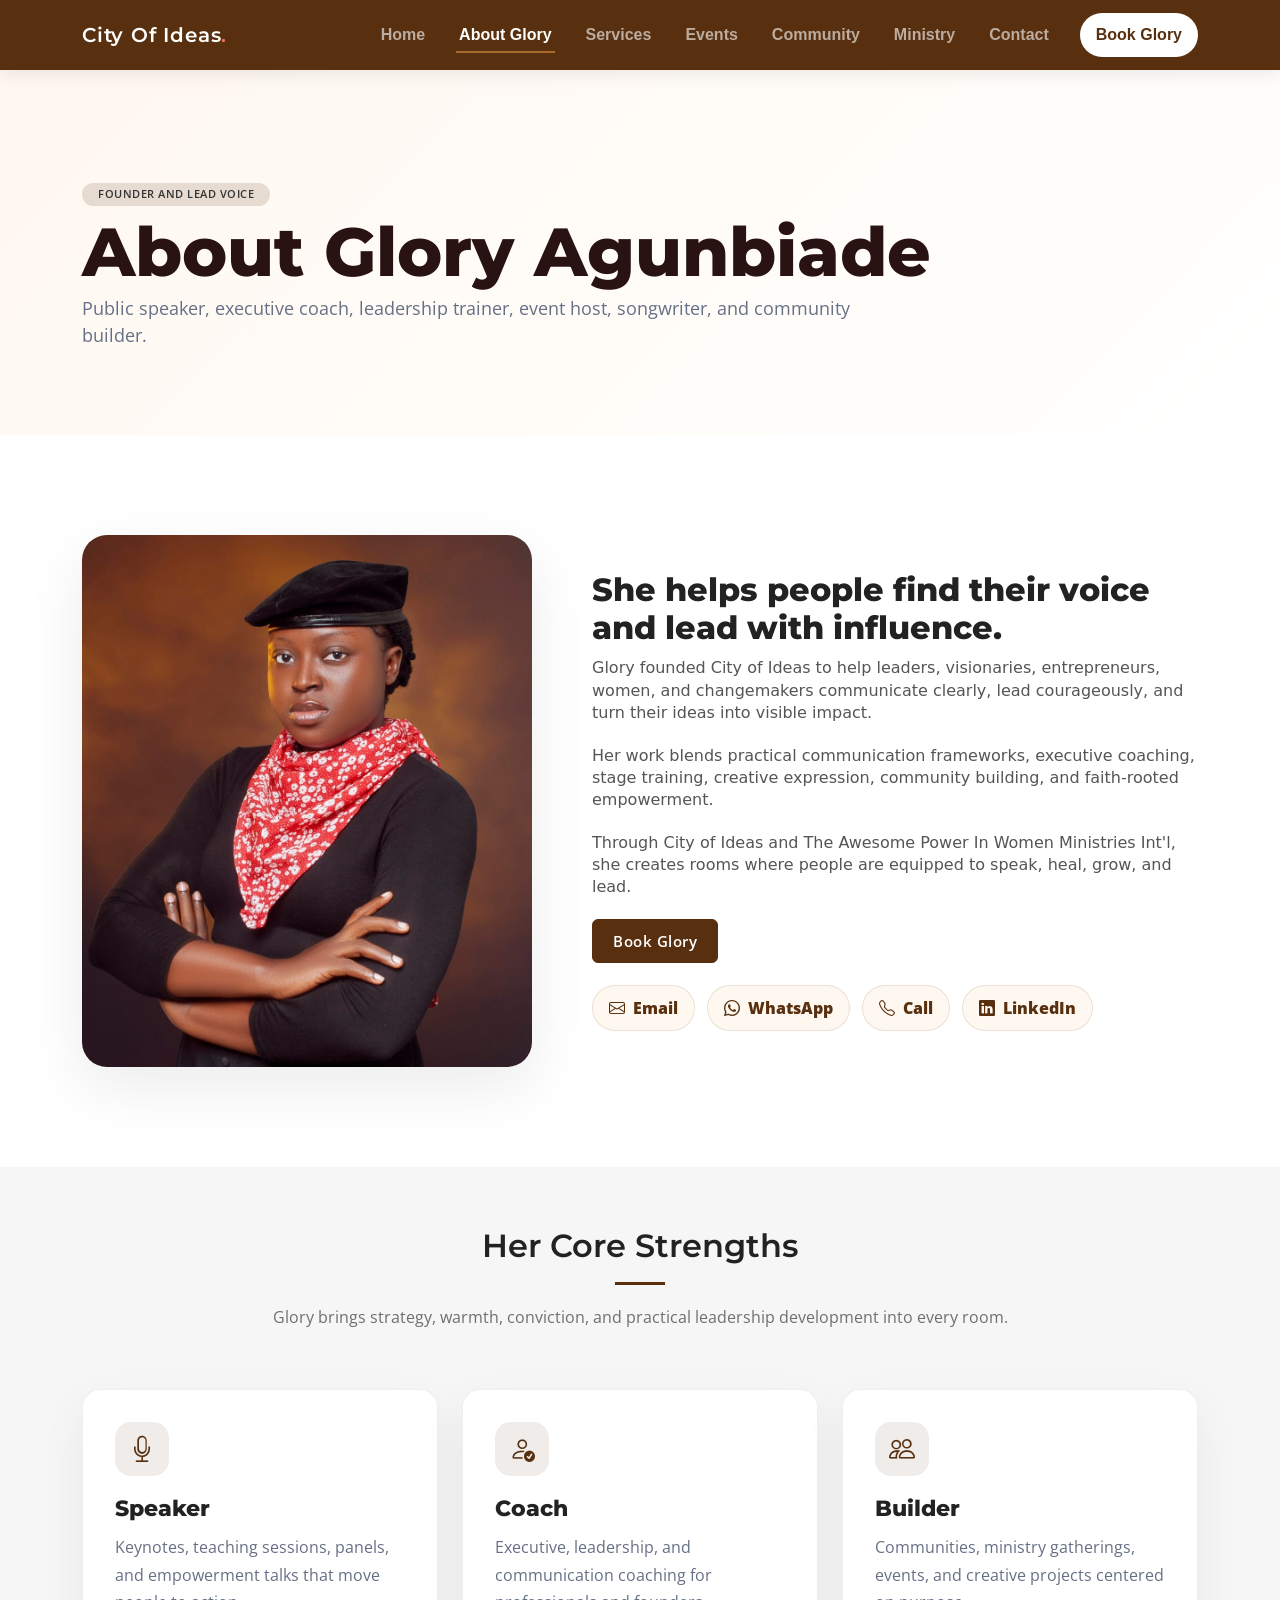
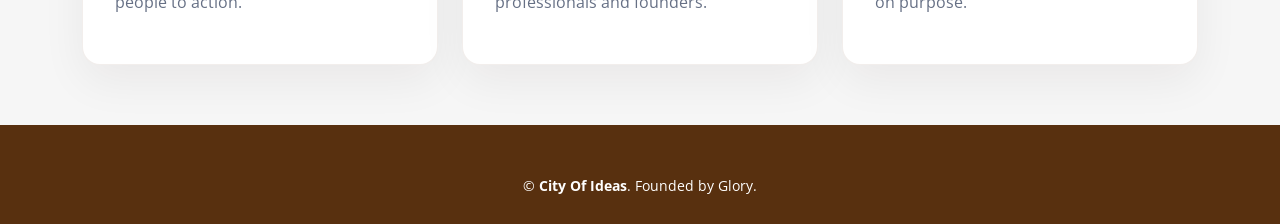
==== commit 7a3a3a4d: "work" ====
--- a/about.html
+++ b/about.html
@@ -17,7 +17,7 @@
     <section class="sections-bg"><div class="container" data-aos="fade-up"><div class="section-header"><h2>Her Core Strengths</h2><p>Glory brings strategy, warmth, conviction, and practical leadership development into every room.</p></div><div class="row gy-4"><div class="col-md-4"><div class="feature-card h-100"><i class="bi bi-mic"></i><h3>Speaker</h3><p>Keynotes, teaching sessions, panels, and empowerment talks that move people to action.</p></div></div><div class="col-md-4"><div class="feature-card h-100"><i class="bi bi-person-check"></i><h3>Coach</h3><p>Executive, leadership, and communication coaching for professionals and founders.</p></div></div><div class="col-md-4"><div class="feature-card h-100"><i class="bi bi-people"></i><h3>Builder</h3><p>Communities, ministry gatherings, events, and creative projects centered on purpose.</p></div></div></div></div></section>
   </main>
   <footer id="footer" class="footer"><div class="container"><div class="copyright">&copy; <strong><span>City Of Ideas</span></strong>. Founded by Glory.</div></div></footer>
-  <a href="https://wa.me/2348083410417?text=Hello%20Glory%2C%20I%20need%20quick%20assistance" class="whatsapp-float" target="_blank" rel="noopener" aria-label="Chat with Glory on WhatsApp"><i class="bi bi-whatsapp"></i></a><a href="#" class="scroll-top d-flex align-items-center justify-content-center"><i class="bi bi-arrow-up-short"></i></a><div id="preloader"></div>
+  <a href="https://wa.me/2348083410417?text=Hello%20Glory%2C%20I%20need%20quick%20assistance" class="whatsapp-float" target="_blank" rel="noopener" aria-label="Chat with Glory on WhatsApp"><i class="bi bi-whatsapp"></i></a><a href="#" class="scroll-top d-flex align-items-center justify-content-center"><i class="bi bi-arrow-up-short"></i></a>
   <script src="assets/vendor/bootstrap/js/bootstrap.bundle.min.js"></script><script src="assets/vendor/aos/aos.js"></script><script src="assets/vendor/glightbox/js/glightbox.min.js"></script><script src="assets/vendor/purecounter/purecounter_vanilla.js"></script><script src="assets/vendor/swiper/swiper-bundle.min.js"></script><script src="assets/vendor/isotope-layout/isotope.pkgd.min.js"></script><script src="assets/vendor/php-email-form/validate.js"></script><script src="assets/js/main.js"></script>
 </body>
 </html>
--- a/assets/css/main.css
+++ b/assets/css/main.css
@@ -639,7 +639,7 @@
     opacity: 0.7;
   }
 }
-@media (max-width: 480px) {
+@media (max-width: 680px) {
   .tagline {
     font-size: 13px;
     gap: 6px;
@@ -2614,6 +2614,13 @@
   margin: 0;
 }
 
+
+
+.whatsapp-float.is-visible {
+  opacity: 1;
+  visibility: visible;
+}
+
 .whatsapp-float {
   position: fixed;
   right: 18px;
@@ -2627,6 +2634,8 @@
   display: inline-flex;
   align-items: center;
   justify-content: center;
+  opacity: 0;
+    visibility: hidden;
   box-shadow: 0 12px 30px rgba(41, 18, 18, 0.28);
   animation: whatsappPulse 1.8s infinite;
 }
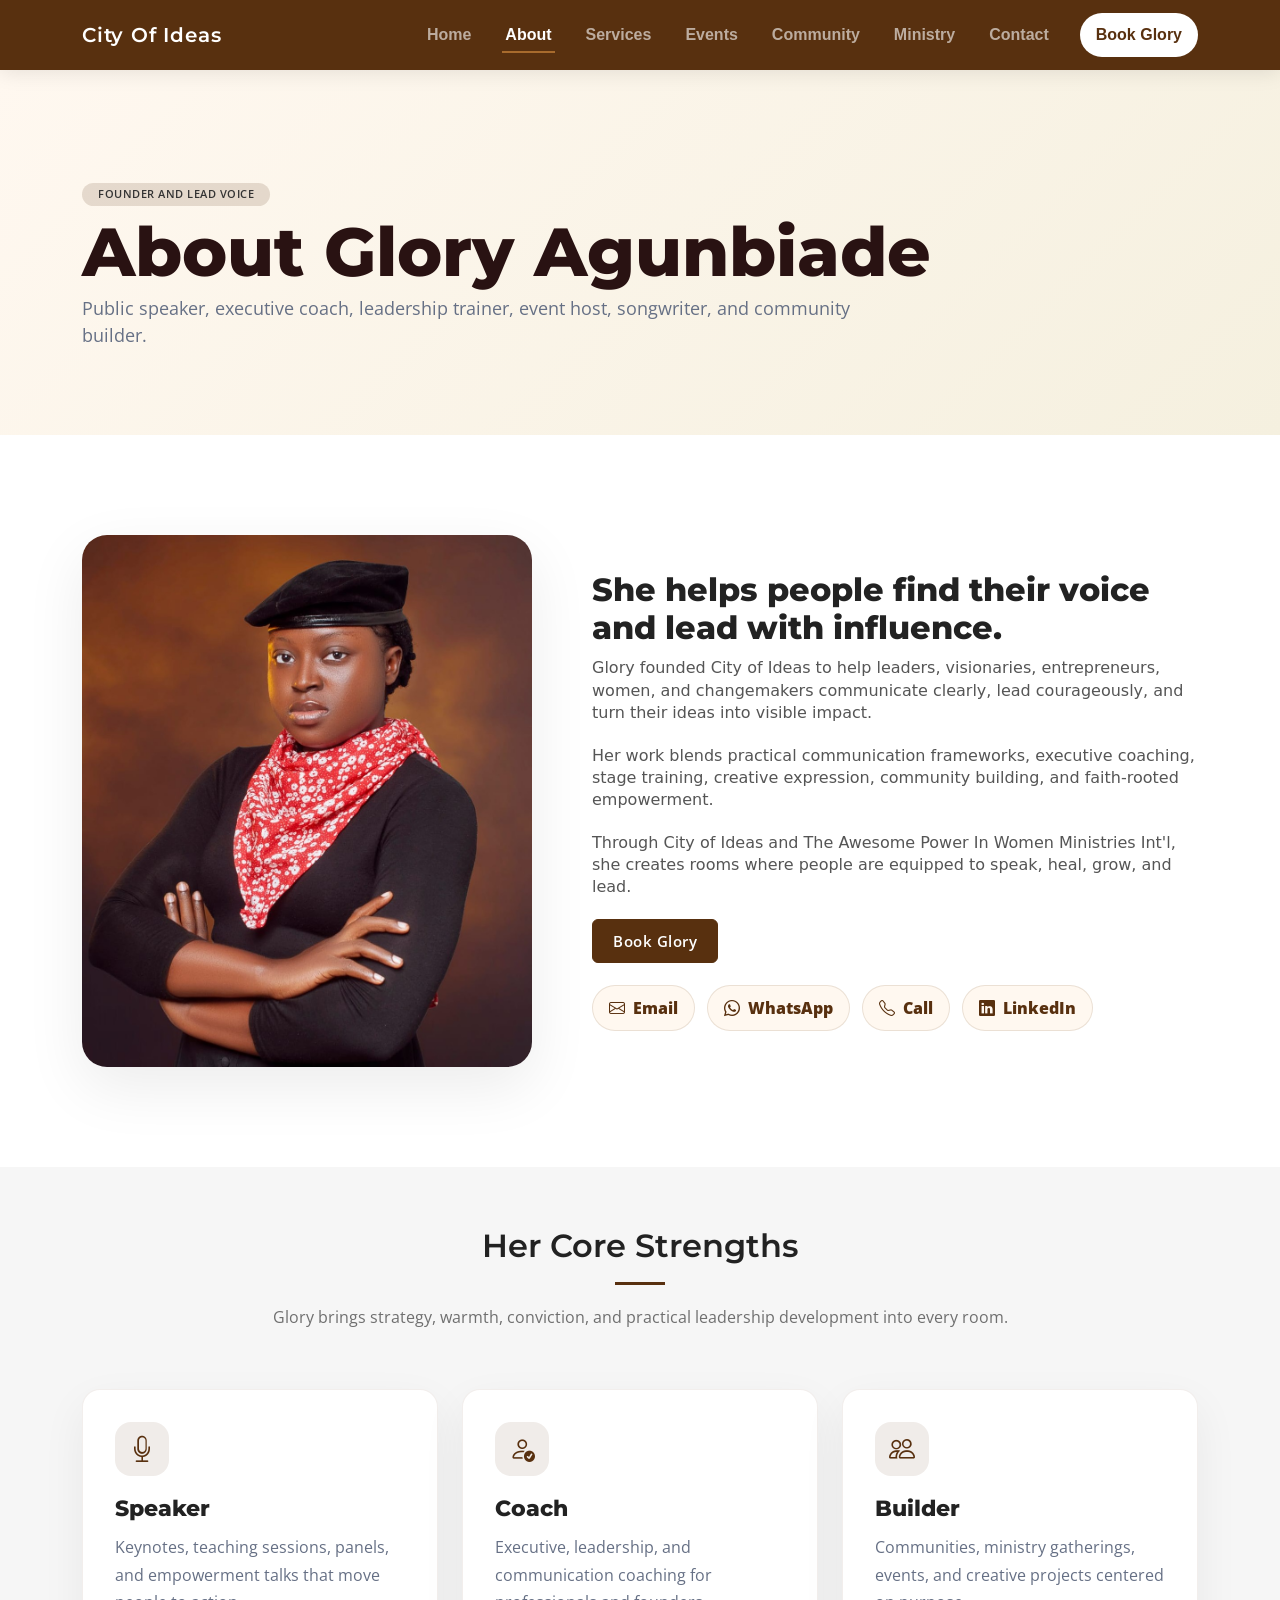
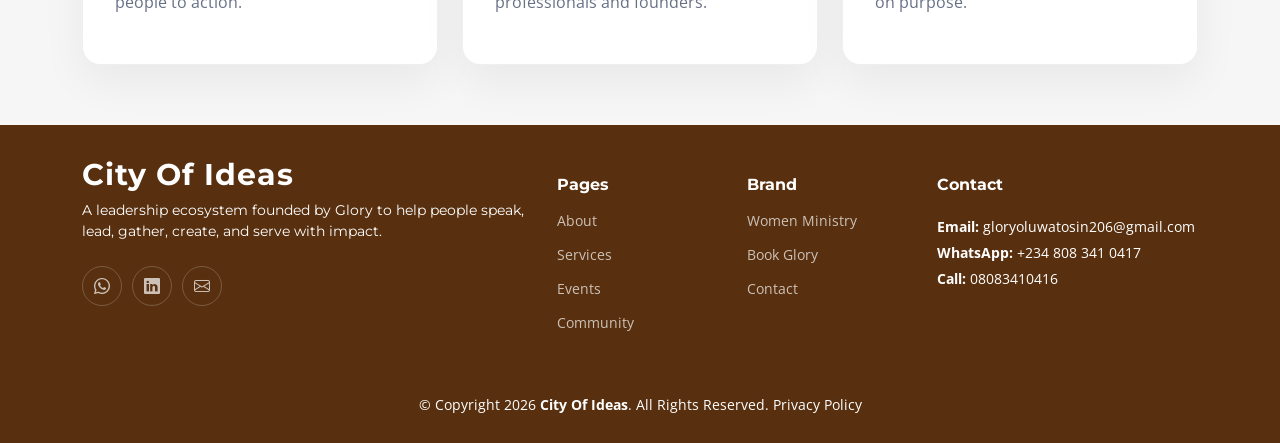
==== commit ac627ae1: "active" ====
--- a/about.html
+++ b/about.html
@@ -1,23 +1,253 @@
-<!DOCTYPE html>
+<!doctype html>
 <html lang="en">
-<head>
-  <meta charset="utf-8"><meta content="width=device-width, initial-scale=1.0" name="viewport">
-  <title>About Glory | City of Ideas</title>
-  <meta content="Meet Glory Agunbiade, founder of City of Ideas, public speaker, executive coach, event host, songwriter, and community builder." name="description">
-  <link href="assets/img/favicon.png" rel="icon"><link href="assets/img/apple-touch-icon.png" rel="apple-touch-icon">
-  <link rel="preconnect" href="https://fonts.googleapis.com"><link rel="preconnect" href="https://fonts.gstatic.com" crossorigin>
-  <link href="https://fonts.googleapis.com/css2?family=Open+Sans:wght@400;600;700&family=Montserrat:wght@500;600;700;800&family=Raleway:wght@500;700&display=swap" rel="stylesheet">
-  <link href="assets/vendor/bootstrap/css/bootstrap.min.css" rel="stylesheet"><link href="assets/vendor/bootstrap-icons/bootstrap-icons.css" rel="stylesheet"><link href="assets/vendor/aos/aos.css" rel="stylesheet"><link href="assets/vendor/glightbox/css/glightbox.min.css" rel="stylesheet"><link href="assets/vendor/swiper/swiper-bundle.min.css" rel="stylesheet"><link href="assets/css/main.css" rel="stylesheet">
-</head>
-<body>
-  <header id="header" class="header d-flex align-items-center"><div class="container-fluid container-xl d-flex align-items-center justify-content-between"><a href="index.html" class="logo d-flex align-items-center"><h1>City Of Ideas<span>.</span></h1></a><nav id="navbar" class="navbar"><ul><li><a href="index.html">Home</a></li><li><a class="active" href="about.html">About Glory</a></li><li><a href="services.html">Services</a></li><li><a href="events.html">Events</a></li><li><a href="community.html">Community</a></li><li><a href="ministry.html">Ministry</a></li><li><a href="contact.html">Contact</a></li><li><a class="nav-cta" href="book.html">Book Glory</a></li></ul></nav><i class="mobile-nav-toggle mobile-nav-show bi bi-list"></i><i class="mobile-nav-toggle mobile-nav-hide d-none bi bi-x"></i></div></header>
-  <main id="main">
-    <section class="page-title"><div class="container" data-aos="fade-up"><span class="founder-tag">Founder and lead voice</span><h1>About Glory Agunbiade</h1><p>Public speaker, executive coach, leadership trainer, event host, songwriter, and community builder.</p></div></section>
-    <section class="founder-section"><div class="container"><div class="founder-wrapper"><div class="founder-image" data-aos="fade-right"><img src="assets/img/about.jpeg" alt="Glory Agunbiade"></div><div class="founder-content" data-aos="fade-left"><h2>She helps people find their voice and lead with influence.</h2><p>Glory founded City of Ideas to help leaders, visionaries, entrepreneurs, women, and changemakers communicate clearly, lead courageously, and turn their ideas into visible impact.</p><p>Her work blends practical communication frameworks, executive coaching, stage training, creative expression, community building, and faith-rooted empowerment.</p><p>Through City of Ideas and The Awesome Power In Women Ministries Int'l, she creates rooms where people are equipped to speak, heal, grow, and lead.</p><a href="book.html" class="btn btn-contact">Book Glory</a><div class="contact-links"><a class="contact-pill" href="mailto:gloryoluwatosin206@gmail.com"><i class="bi bi-envelope"></i>Email</a><a class="contact-pill" href="https://wa.me/2348083410417?text=Hello%20Glory%2C%20I%20would%20like%20to%20connect%20with%20you"><i class="bi bi-whatsapp"></i>WhatsApp</a><a class="contact-pill" href="tel:+2348083410416"><i class="bi bi-telephone"></i>Call</a><a class="contact-pill" href="https://www.linkedin.com/in/glory-agunbiade-a98b3b196?utm_source=share_via&utm_content=profile&utm_medium=member_android" target="_blank" rel="noopener"><i class="bi bi-linkedin"></i>LinkedIn</a></div></div></div></div></section>
-    <section class="sections-bg"><div class="container" data-aos="fade-up"><div class="section-header"><h2>Her Core Strengths</h2><p>Glory brings strategy, warmth, conviction, and practical leadership development into every room.</p></div><div class="row gy-4"><div class="col-md-4"><div class="feature-card h-100"><i class="bi bi-mic"></i><h3>Speaker</h3><p>Keynotes, teaching sessions, panels, and empowerment talks that move people to action.</p></div></div><div class="col-md-4"><div class="feature-card h-100"><i class="bi bi-person-check"></i><h3>Coach</h3><p>Executive, leadership, and communication coaching for professionals and founders.</p></div></div><div class="col-md-4"><div class="feature-card h-100"><i class="bi bi-people"></i><h3>Builder</h3><p>Communities, ministry gatherings, events, and creative projects centered on purpose.</p></div></div></div></div></section>
-  </main>
-  <footer id="footer" class="footer"><div class="container"><div class="copyright">&copy; <strong><span>City Of Ideas</span></strong>. Founded by Glory.</div></div></footer>
-  <a href="https://wa.me/2348083410417?text=Hello%20Glory%2C%20I%20need%20quick%20assistance" class="whatsapp-float" target="_blank" rel="noopener" aria-label="Chat with Glory on WhatsApp"><i class="bi bi-whatsapp"></i></a><a href="#" class="scroll-top d-flex align-items-center justify-content-center"><i class="bi bi-arrow-up-short"></i></a>
-  <script src="assets/vendor/bootstrap/js/bootstrap.bundle.min.js"></script><script src="assets/vendor/aos/aos.js"></script><script src="assets/vendor/glightbox/js/glightbox.min.js"></script><script src="assets/vendor/purecounter/purecounter_vanilla.js"></script><script src="assets/vendor/swiper/swiper-bundle.min.js"></script><script src="assets/vendor/isotope-layout/isotope.pkgd.min.js"></script><script src="assets/vendor/php-email-form/validate.js"></script><script src="assets/js/main.js"></script>
-</body>
+  <head>
+    <meta charset="utf-8" />
+    <meta content="width=device-width, initial-scale=1.0" name="viewport" />
+    <title>About Glory | City of Ideas</title>
+    <meta
+      content="Meet Glory Agunbiade, founder of City of Ideas, public speaker, executive coach, event host, songwriter, and community builder."
+      name="description"
+    />
+    <link href="assets/img/favicon.png" rel="icon" />
+    <link href="assets/img/apple-touch-icon.png" rel="apple-touch-icon" />
+    <link rel="preconnect" href="https://fonts.googleapis.com" />
+    <link rel="preconnect" href="https://fonts.gstatic.com" crossorigin />
+    <link
+      href="https://fonts.googleapis.com/css2?family=Open+Sans:wght@400;600;700&family=Montserrat:wght@500;600;700;800&family=Raleway:wght@500;700&display=swap"
+      rel="stylesheet"
+    />
+    <link
+      href="assets/vendor/bootstrap/css/bootstrap.min.css"
+      rel="stylesheet"
+    />
+    <link
+      href="assets/vendor/bootstrap-icons/bootstrap-icons.css"
+      rel="stylesheet"
+    />
+    <link href="assets/vendor/aos/aos.css" rel="stylesheet" />
+    <link
+      href="assets/vendor/glightbox/css/glightbox.min.css"
+      rel="stylesheet"
+    />
+    <link href="assets/vendor/swiper/swiper-bundle.min.css" rel="stylesheet" />
+    <link href="assets/css/main.css" rel="stylesheet" />
+  </head>
+  <body>
+    <header id="header" class="header d-flex align-items-center">
+      <div
+        class="container-fluid container-xl d-flex align-items-center justify-content-between"
+      >
+        <a href="index.html" class="logo d-flex align-items-center"
+          ><h1>City Of Ideas</h1></a
+        >
+        <nav id="navbar" class="navbar">
+          <ul>
+            <li><a href="index.html">Home</a></li>
+            <li><a class="active" href="about.html">About</a></li>
+            <li><a href="services.html">Services</a></li>
+            <li><a href="events.html">Events</a></li>
+            <li><a href="community.html">Community</a></li>
+            <li><a href="ministry.html">Ministry</a></li>
+            <li><a href="contact.html">Contact</a></li>
+            <li><a class="nav-cta" href="book.html">Book Glory</a></li>
+          </ul>
+        </nav>
+        <i class="mobile-nav-toggle mobile-nav-show bi bi-list"></i
+        ><i class="mobile-nav-toggle mobile-nav-hide d-none bi bi-x"></i>
+      </div>
+    </header>
+    <main id="main">
+      <section class="page-title">
+        <div class="container" data-aos="fade-up">
+          <span class="founder-tag">Founder and lead voice</span>
+          <h1>About Glory Agunbiade</h1>
+          <p>
+            Public speaker, executive coach, leadership trainer, event host,
+            songwriter, and community builder.
+          </p>
+        </div>
+      </section>
+      <section class="founder-section">
+        <div class="container">
+          <div class="founder-wrapper">
+            <div class="founder-image" data-aos="fade-right">
+              <img src="assets/img/about.jpeg" alt="Glory Agunbiade" />
+            </div>
+            <div class="founder-content" data-aos="fade-left">
+              <h2>
+                She helps people find their voice and lead with influence.
+              </h2>
+              <p>
+                Glory founded City of Ideas to help leaders, visionaries,
+                entrepreneurs, women, and changemakers communicate clearly, lead
+                courageously, and turn their ideas into visible impact.
+              </p>
+              <p>
+                Her work blends practical communication frameworks, executive
+                coaching, stage training, creative expression, community
+                building, and faith-rooted empowerment.
+              </p>
+              <p>
+                Through City of Ideas and The Awesome Power In Women Ministries
+                Int'l, she creates rooms where people are equipped to speak,
+                heal, grow, and lead.
+              </p>
+              <a href="book.html" class="btn btn-contact">Book Glory</a>
+              <div class="contact-links">
+                <a
+                  class="contact-pill"
+                  href="mailto:gloryoluwatosin206@gmail.com"
+                  ><i class="bi bi-envelope"></i>Email</a
+                ><a
+                  class="contact-pill"
+                  href="https://wa.me/2348083410417?text=Hello%20Glory%2C%20I%20would%20like%20to%20connect%20with%20you"
+                  ><i class="bi bi-whatsapp"></i>WhatsApp</a
+                ><a class="contact-pill" href="tel:+2348083410416"
+                  ><i class="bi bi-telephone"></i>Call</a
+                ><a
+                  class="contact-pill"
+                  href="https://www.linkedin.com/in/glory-agunbiade-a98b3b196?utm_source=share_via&utm_content=profile&utm_medium=member_android"
+                  target="_blank"
+                  rel="noopener"
+                  ><i class="bi bi-linkedin"></i>LinkedIn</a
+                >
+              </div>
+            </div>
+          </div>
+        </div>
+      </section>
+      <section class="sections-bg">
+        <div class="container" data-aos="fade-up">
+          <div class="section-header">
+            <h2>Her Core Strengths</h2>
+            <p>
+              Glory brings strategy, warmth, conviction, and practical
+              leadership development into every room.
+            </p>
+          </div>
+          <div class="row gy-4">
+            <div class="col-md-4">
+              <div class="feature-card h-100">
+                <i class="bi bi-mic"></i>
+                <h3>Speaker</h3>
+                <p>
+                  Keynotes, teaching sessions, panels, and empowerment talks
+                  that move people to action.
+                </p>
+              </div>
+            </div>
+            <div class="col-md-4">
+              <div class="feature-card h-100">
+                <i class="bi bi-person-check"></i>
+                <h3>Coach</h3>
+                <p>
+                  Executive, leadership, and communication coaching for
+                  professionals and founders.
+                </p>
+              </div>
+            </div>
+            <div class="col-md-4">
+              <div class="feature-card h-100">
+                <i class="bi bi-people"></i>
+                <h3>Builder</h3>
+                <p>
+                  Communities, ministry gatherings, events, and creative
+                  projects centered on purpose.
+                </p>
+              </div>
+            </div>
+          </div>
+        </div>
+      </section>
+    </main>
+    <footer id="footer" class="footer">
+      <div class="container">
+        <div class="row gy-4">
+          <div class="col-lg-5 col-md-12 footer-info">
+            <a href="index.html" class="logo d-flex align-items-center"
+              ><span>City Of Ideas</span></a
+            >
+            <p>
+              A leadership ecosystem founded by Glory to help people speak,
+              lead, gather, create, and serve with impact.
+            </p>
+            <div class="social-links d-flex mt-4">
+              <a
+                href="https://wa.me/2348083410417?text=Hello%20Glory%2C%20I%20would%20like%20to%20connect"
+                target="_blank"
+                rel="noopener"
+                ><i class="bi bi-whatsapp"></i></a
+              ><a
+                href="https://www.linkedin.com/in/glory-agunbiade-a98b3b196?utm_source=share_via&utm_content=profile&utm_medium=member_android"
+                target="_blank"
+                rel="noopener"
+                ><i class="bi bi-linkedin"></i></a
+              ><a href="mailto:gloryoluwatosin206@gmail.com"
+                ><i class="bi bi-envelope"></i
+              ></a>
+            </div>
+          </div>
+          <div class="col-lg-2 col-6 footer-links">
+            <h4>Pages</h4>
+            <ul>
+              <li><a href="about.html">About</a></li>
+              <li><a href="services.html">Services</a></li>
+              <li><a href="events.html">Events</a></li>
+              <li><a href="community.html">Community</a></li>
+            </ul>
+          </div>
+          <div class="col-lg-2 col-6 footer-links">
+            <h4>Brand</h4>
+            <ul>
+              <li><a href="ministry.html">Women Ministry</a></li>
+              <li><a href="book.html">Book Glory</a></li>
+              <li><a href="contact.html">Contact</a></li>
+            </ul>
+          </div>
+          <div
+            class="col-lg-3 col-md-12 footer-contact text-left text-md-start"
+          >
+            <h4>Contact</h4>
+            <p>
+              
+              <strong>Email:</strong>   <a href="mailto:gloryoluwatosin206@gmail.com" class="footer a">gloryoluwatosin206@gmail.com</a></a><br /><strong
+                >WhatsApp:</strong
+              >       <a
+                href="https://wa.me/2348083410417?text=Hello%20Glory%2C%20I%20would%20like%20to%20connect"
+                target="_blank"
+                rel="noopener"
+                >+234 808 341 0417</a
+              >
+              <br /><strong>Call:</strong><a href="tel:+2348083410416"> 08083410416</a>
+            </p>
+          </div>
+        </div>
+      </div>
+      <div class="container mt-4">
+        <div class="copyright">
+  &copy; Copyright <script>document.write(new Date ().getFullYear())</script> <strong><span>City Of Ideas</span></strong>. All Rights Reserved. Privacy Policy
+     </div>
+      </div>
+    </footer>
+    <a
+      href="https://wa.me/2348083410417?text=Hello%20Glory%2C%20I%20need%20quick%20assistance"
+      class="whatsapp-float"
+      target="_blank"
+      rel="noopener"
+      aria-label="Chat with Glory on WhatsApp"
+      ><i class="bi bi-whatsapp"></i></a
+    ><a
+      href="#"
+      class="scroll-top d-flex align-items-center justify-content-center"
+      ><i class="bi bi-arrow-up-short"></i
+    ></a>
+    <script src="assets/vendor/bootstrap/js/bootstrap.bundle.min.js"></script>
+    <script src="assets/vendor/aos/aos.js"></script>
+    <script src="assets/vendor/glightbox/js/glightbox.min.js"></script>
+    <script src="assets/vendor/purecounter/purecounter_vanilla.js"></script>
+    <script src="assets/vendor/swiper/swiper-bundle.min.js"></script>
+    <script src="assets/vendor/isotope-layout/isotope.pkgd.min.js"></script>
+    <script src="assets/vendor/php-email-form/validate.js"></script>
+    <script src="assets/js/main.js"></script>
+  </body>
 </html>
--- a/assets/css/main.css
+++ b/assets/css/main.css
@@ -9,7 +9,7 @@
 :root {
   --color-default: #222222;
   --color-primary: #58300f;
-  --color-secondary: #a86b2d;
+  --color-secondary:#a86b2d;
 }
 /* Smooth scroll behavior */
 :root {
@@ -609,6 +609,7 @@
   font-size: clamp(13px, 2.5vw, 15px);
   color:#291212;
   line-height: 1.6;
+  font-weight: 500;
   display: inline-flex;
   align-items: center;
   gap: 8px;
@@ -639,7 +640,7 @@
     opacity: 0.7;
   }
 }
-@media (max-width: 680px) {
+@media (max-width: 768px) {
   .tagline {
     font-size: 13px;
     gap: 6px;
@@ -2457,7 +2458,7 @@
 }
 
 .community-band {
-  background: linear-gradient(135deg, #2f1a08, #6b3d12);
+  background:#333;
   color: #fff;
 }
 
@@ -2469,6 +2470,18 @@
 .community-band p {
   color: rgba(255, 255, 255, 0.82);
   font-size: 18px;
+}
+.community-tag{
+  display: inline-block;
+  background: #f4f4ff8e;
+  color: #333;
+  padding: 0.2rem 1rem;
+  border-radius: 50px;
+  font-size: 0.7rem;
+  font-weight: 600;
+  text-transform: uppercase;
+  letter-spacing: 0.5px;
+  margin-bottom: 10px;
 }
 
 .ministry-preview h2,
@@ -2479,7 +2492,7 @@
 
 .page-title {
   padding: 110px 0 70px;
-  background: linear-gradient(135deg, #fff8f0, #fff);
+  background: linear-gradient(135deg, #fff8f0, #f5f0df);
 }
 
 .page-title h1 {
@@ -2624,11 +2637,11 @@
 .whatsapp-float {
   position: fixed;
   right: 18px;
-  bottom: 82px;
+  bottom: 68px;
   width: 58px;
   height: 58px;
   border-radius: 50%;
-  background: var(--color-primary);
+  background: #188630;
   color: #fff;
   z-index: 99998;
   display: inline-flex;
@@ -2636,7 +2649,6 @@
   justify-content: center;
   opacity: 0;
     visibility: hidden;
-  box-shadow: 0 12px 30px rgba(41, 18, 18, 0.28);
   animation: whatsappPulse 1.8s infinite;
 }
 
@@ -2652,20 +2664,25 @@
 
 @keyframes whatsappPulse {
   0% {
-    box-shadow: 0 0 0 0 rgba(88, 48, 15, 0.45), 0 12px 30px rgba(41, 18, 18, 0.28);
+    box-shadow: 0 0 0 0 rgba(15, 88, 27, 0.45), 0 12px 30px rgba(18, 41, 18, 0.28);
   }
   70% {
-    box-shadow: 0 0 0 18px rgba(88, 48, 15, 0), 0 12px 30px rgba(41, 18, 18, 0.28);
+    box-shadow: 0 0 0 18px rgba(15, 88, 36, 0), 0 12px 30px rgba(18, 41, 33, 0.28);
   }
   100% {
-    box-shadow: 0 0 0 0 rgba(88, 48, 15, 0), 0 12px 30px rgba(41, 18, 18, 0.28);
+    box-shadow: 0 0 0 0 rgba(15, 88, 27, 0), 0 12px 30px rgba(18, 41, 25, 0.28);
   }
 }
 
 .footer {
   padding-bottom: 28px;
 }
-
+.footer a {
+  color: #fff;
+}
+.footer a:hover {
+  color: #ffd88a;
+}
 @media (max-width: 1279px) {
   .nav-cta {
     background: transparent;
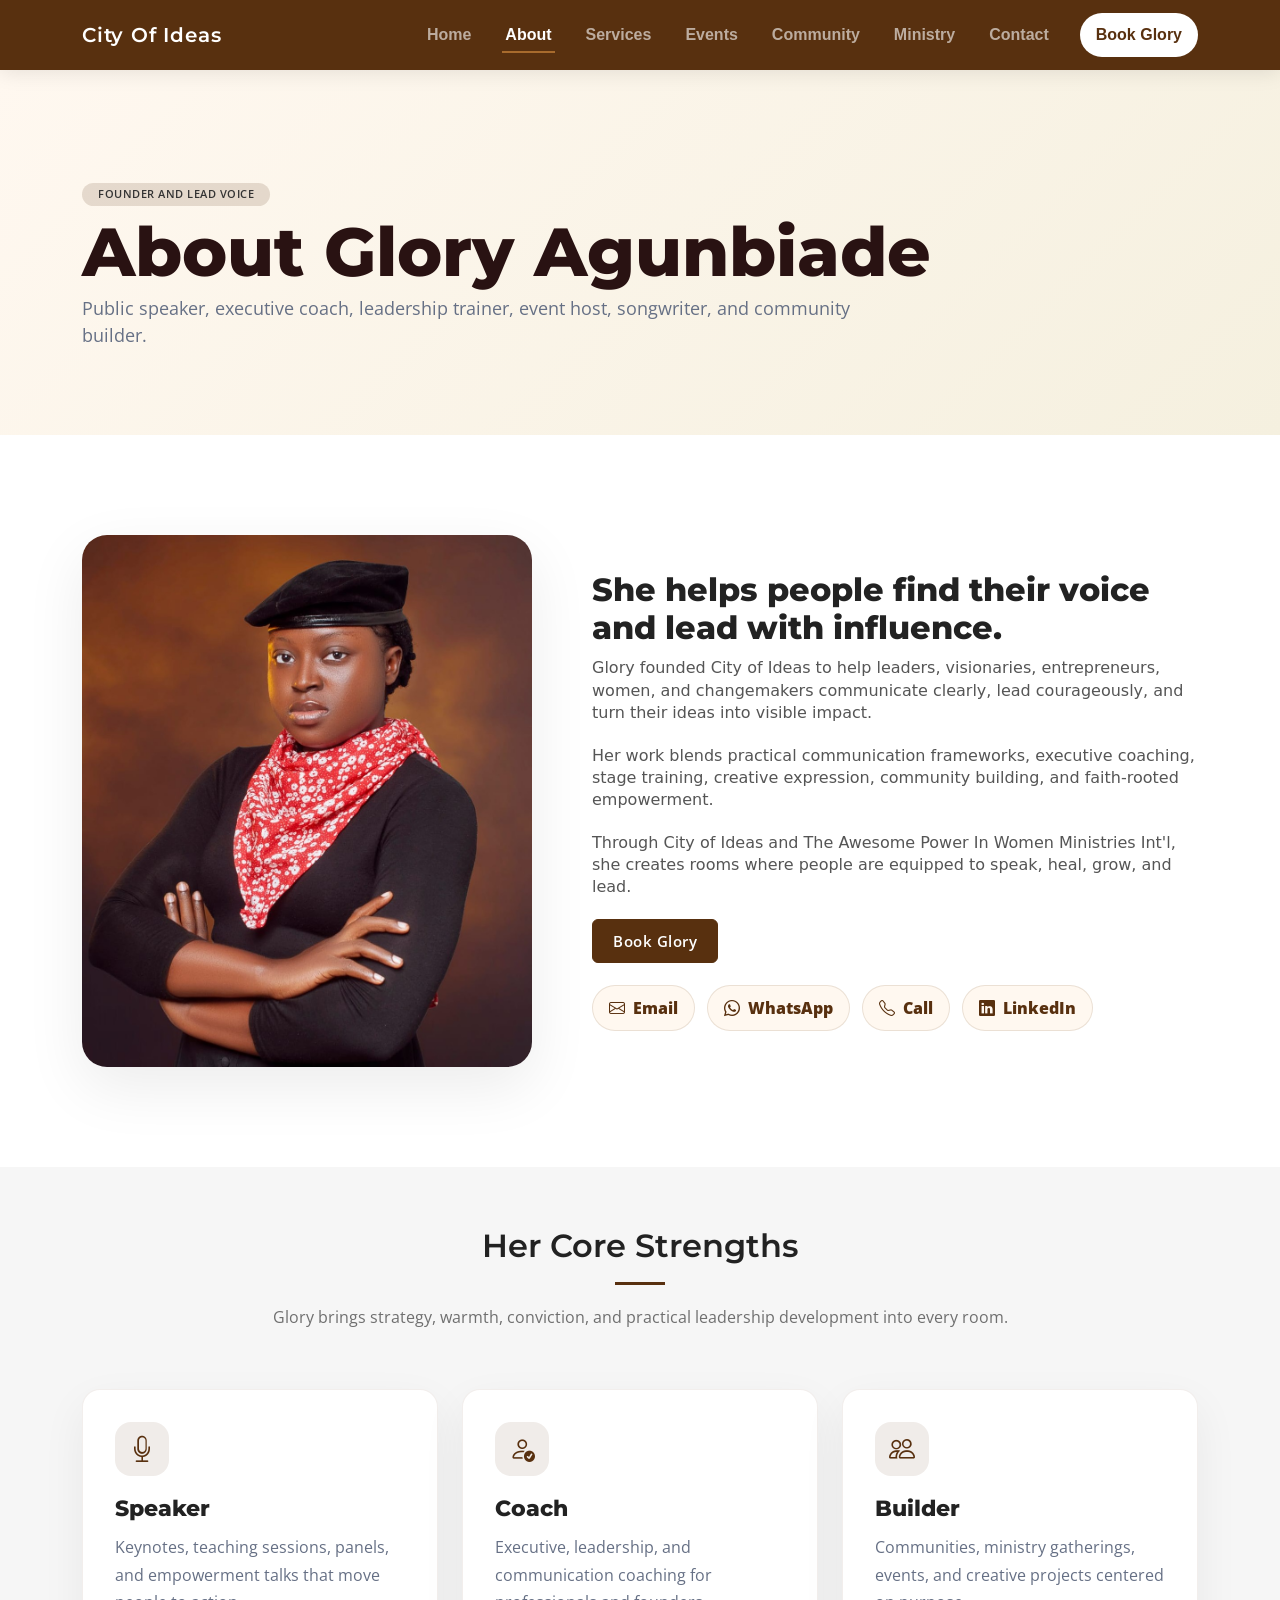
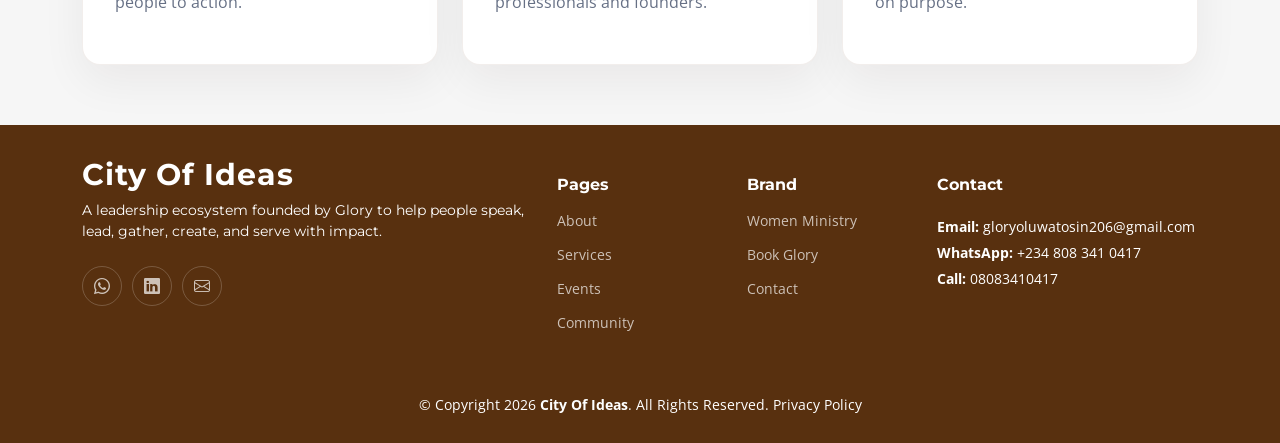
==== commit 73f71e6e: "number" ====
--- a/about.html
+++ b/about.html
@@ -102,7 +102,7 @@
                   class="contact-pill"
                   href="https://wa.me/2348083410417?text=Hello%20Glory%2C%20I%20would%20like%20to%20connect%20with%20you"
                   ><i class="bi bi-whatsapp"></i>WhatsApp</a
-                ><a class="contact-pill" href="tel:+2348083410416"
+                ><a class="contact-pill" href="tel:+2348083410417"
                   ><i class="bi bi-telephone"></i>Call</a
                 ><a
                   class="contact-pill"
@@ -218,7 +218,7 @@
                 rel="noopener"
                 >+234 808 341 0417</a
               >
-              <br /><strong>Call:</strong><a href="tel:+2348083410416"> 08083410416</a>
+              <br /><strong>Call:</strong><a href="tel:+2348083410417"> 08083410417</a>
             </p>
           </div>
         </div>
@@ -230,7 +230,7 @@
       </div>
     </footer>
     <a
-      href="https://wa.me/2348083410417?text=Hello%20Glory%2C%20I%20need%20quick%20assistance"
+      href="https://wa.me/2348083410417?text=Hello%20Glory%2C%20I%20want to book you for our event"
       class="whatsapp-float"
       target="_blank"
       rel="noopener"
--- a/assets/css/main.css
+++ b/assets/css/main.css
@@ -2458,7 +2458,7 @@
 }
 
 .community-band {
-  background:#333;
+  background:#a86b2d;
   color: #fff;
 }
 
